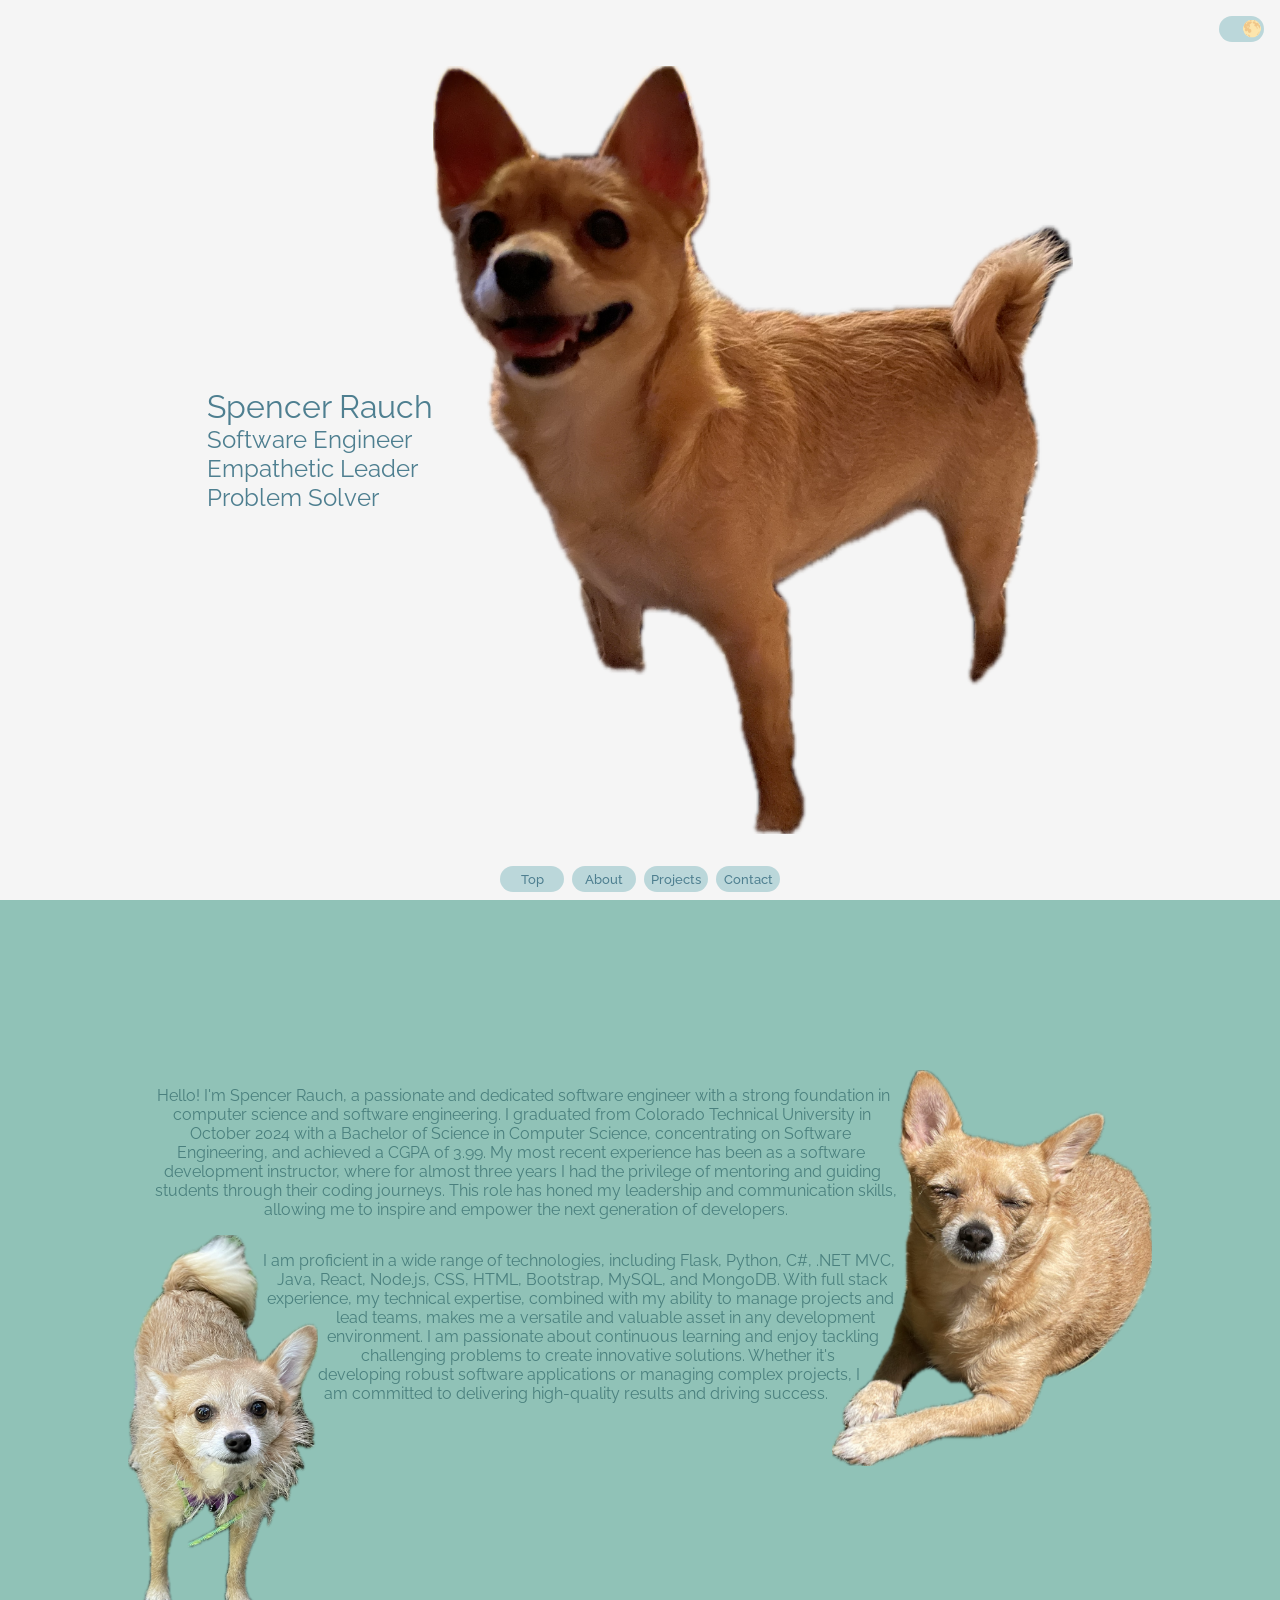
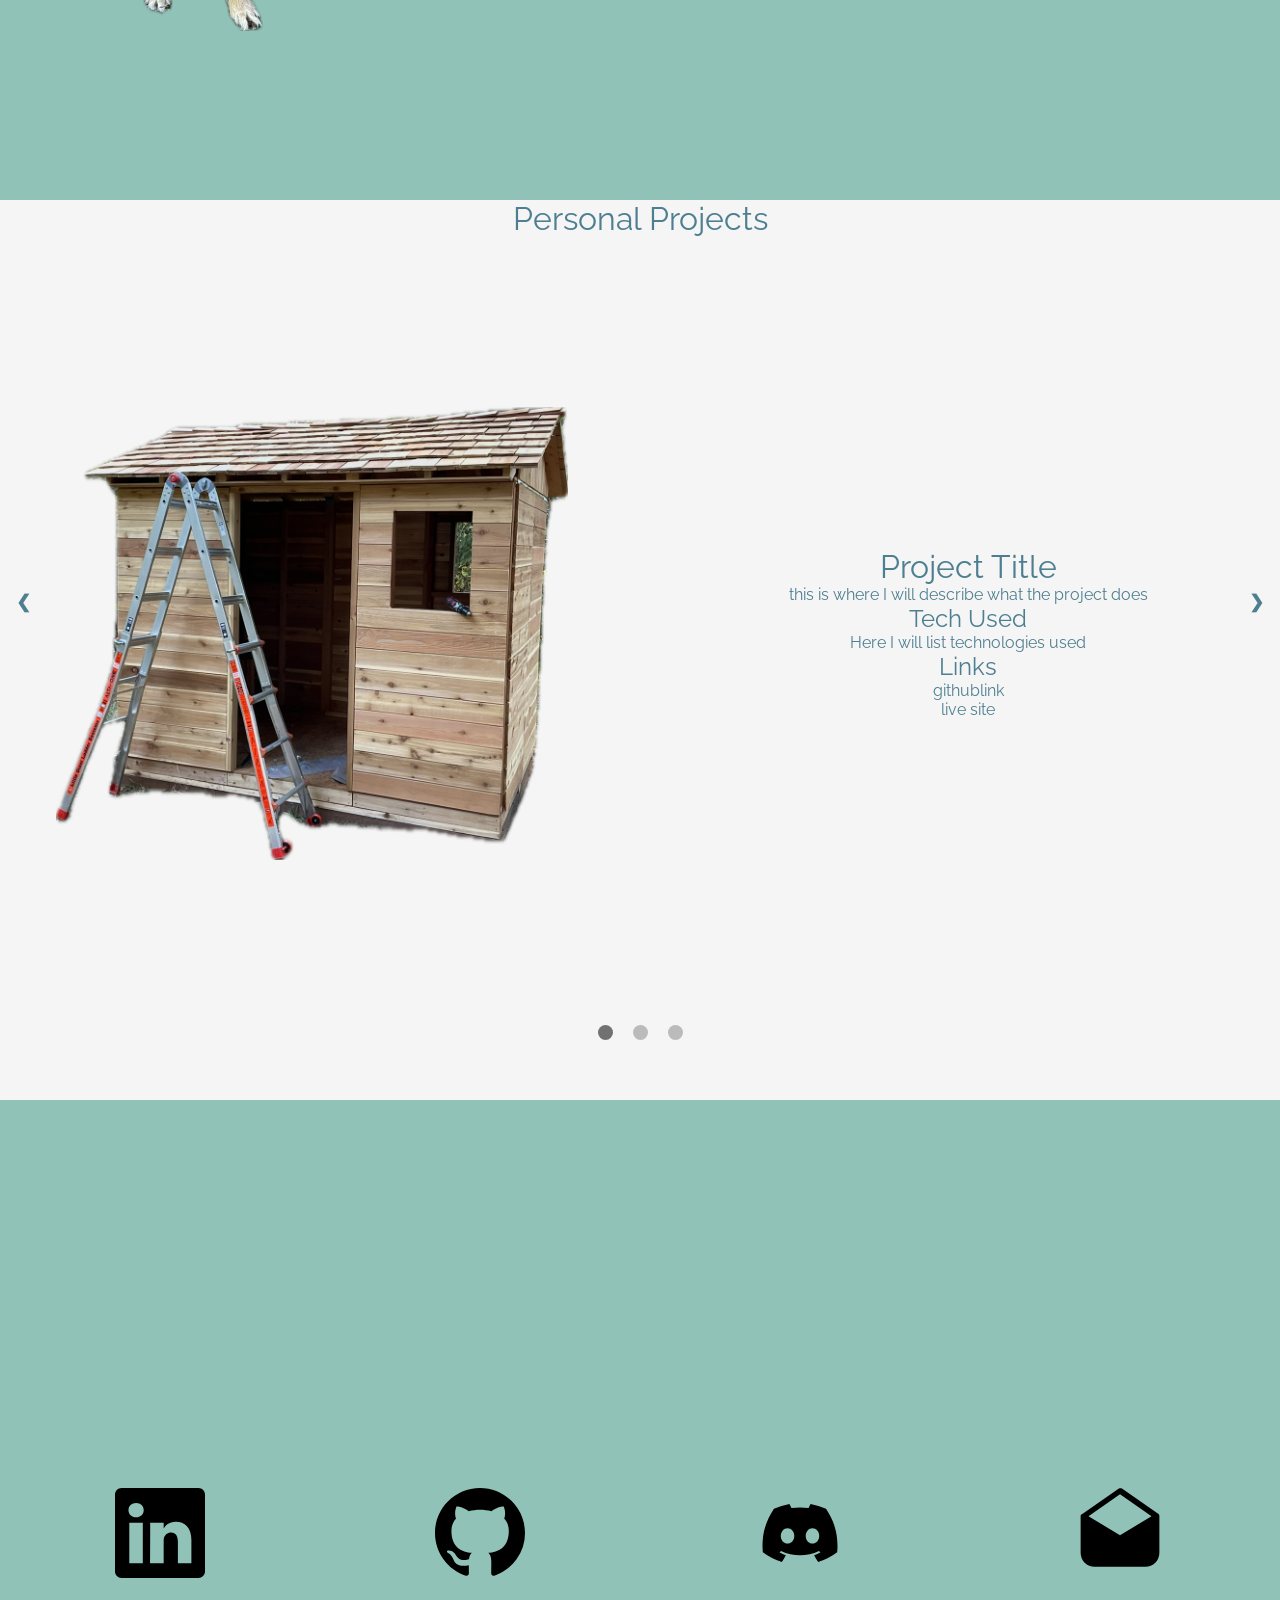
==== index.html @ e2e341ca "put spacer back" ====
<!DOCTYPE html>
<html lang="en">

<head>
    <meta charset="UTF-8">
    <meta name="viewport" content="width=device-width, initial-scale=1.0">
    <title>Spencer Rauch - Software Engineer</title>
    <link rel="stylesheet" href="style.css">
</head>

<body>
    <label class="modeSwitch">
        <input type="checkbox" id="modeCheck" onchange="toggle()">
        <span class="slider"></span>
    </label>
    <ul id="navButtons">
        <li class="navlink" onclick="linkFunc(landing)">Top</li>
        <li class="navlink" onclick="linkFunc(about)">About</li>
        <li class="navlink" onclick="linkFunc(projects)">Projects</li>
        <li class="navlink" onclick="linkFunc(contact)">Contact</li>
    </ul>
    <div id="landing" class="section">
        <div class="landing_left">
            <h1>Spencer Rauch</h1>
            <h2>Software Engineer</h2>
            <h2>Empathetic Leader</h2>
            <h2>Problem Solver</h2>
        </div>
        <img src="img/image0.png" alt="dog" id="hunny">
    </div>
    <div id="about" class="section">
        <div class="container tc" id="about_container">
            <img src="img/image2.png" alt="dog" id="about_img">
            <p>
                Hello! I'm Spencer Rauch, a passionate and dedicated software engineer with a strong foundation in computer science and software engineering. I graduated from Colorado Technical University in October 2024 with a Bachelor of Science in Computer Science, concentrating on Software Engineering, and achieved a CGPA of 3.99.
                My most recent experience has been as a software development instructor, where for almost three years I had the privilege of mentoring and guiding students through their coding journeys. This role has honed my leadership and communication skills, allowing me to inspire and empower the next generation of developers.
            </p>
            <img src="img/image4.png" alt="dog" id="about_img_left">
            <p>
                I am proficient in a wide range of technologies, including Flask, Python, C#, .NET MVC, Java, React, Node.js, CSS, HTML, Bootstrap, MySQL, and MongoDB. With full stack experience, my technical expertise, combined with my ability to manage projects and lead teams, makes me a versatile and valuable asset in any development environment.
                I am passionate about continuous learning and enjoy tackling challenging problems to create innovative solutions. Whether it's developing robust software applications or managing complex projects, I am committed to delivering high-quality results and driving success.
            </p>
                
        </div>
    </div>
    <div id="projects" class="section">
        <div class="slideshow-container">

            <h1>Personal Projects</h1>
            <div class="mySlides fade">
                <div class="col_flex">
                    <div class="slide_left">
                        <img src="img/image1.png" alt="dog" class="slide_img">
                    </div>
                    <div class="slide_right">
                        <h1>Project Title</h1>
                        <p>this is where I will describe what the project does</p>
                        <h2>Tech Used</h2>
                        <p>Here I will list technologies used</p>
                        <h2>Links</h2>
                        <p>githublink</p>
                        <p>live site</p>
                    </div>
                </div>
            </div>
            
            <div class="mySlides fade">
                <div class="col_flex">
                    <div class="slide_left">
                        <img src="img/image3.png" alt="dog" class="slide_img">
                    </div>
                    <div class="slide_right">
                        <h1>Project Title</h1>
                        <p>this is where I will describe what the project does</p>
                        <h2>Tech Used</h2>
                        <p>Here I will list technologies used</p>
                        <h2>Links</h2>
                        <p>githublink</p>
                        <p>live site</p>
                    </div>
                </div>
            </div>

            <div class="mySlides fade">
                <div class="col_flex">
                    <div class="slide_left">
                        <img src="img/image5.jpeg" alt="dog" class="slide_img">
                    </div>
                    <div class="slide_right">
                        <h1>Project Title</h1>
                        <p>this is where I will describe what the project does</p>
                        <h2>Tech Used</h2>
                        <p>Here I will list technologies used</p>
                        <h2>Links</h2>
                        <p>githublink</p>
                        <p>live site</p>
                    </div>
                </div>
            </div>
            <a class="prev" onclick="plusSlides(-1)">❮</a>
            <a class="next" onclick="plusSlides(1)">❯</a>
            
            </div>
            
            <div style="text-align:center" id="dots">
              <span class="dot" onclick="currentSlide(1)"></span> 
              <span class="dot" onclick="currentSlide(2)"></span> 
              <span class="dot" onclick="currentSlide(3)"></span> 
            </div>
            <div class="proj_space"></div>
    </div>
    <div id="contact" class="section">
        <a class="contact_card" href='https://www.linkedin.com/in/spencer-rauch/'>
            <img src="img/linkedin.svg" alt="linkedin" class="contact_icon">
            <p>linkedin.com/in/spencer-rauch</p>
        </a>
        <a class="contact_card" href="https://www.github.com/SpencerRauch">
            <img src="img/github.svg" alt="github" class="contact_icon" />
            <p>github.com/SpencerRauch</p>
        </a>
        <a class="contact_card" href="https://www.discordapp.com/users/734419420210004018">
            <img src="img/discord.svg" alt="discord" class="contact_icon">
            <p>spencergr</p>
        </a>
        <a class="contact_card" href="mailto:rauchs@gmail.com">
            <img src="img/email.svg" alt="email" class="contact_icon">
            <p>rauchs@gmail.com</p>
        </a>
        <div class="spacer"></div>
    </div>

    <script src="script.js"></script>

</html>
---- style.css ----
@import url('https://fonts.googleapis.com/css2?family=Balsamiq+Sans&family=Raleway:ital,wght@0,100..900;1,100..900&display=swap');


:root {



    --bold-one: #294549;
    --bold-two: #4e7f90;
    --neutral-one: #4a807e;
    --neutral-two: #90C2b7;
    --comp: #BBD7DA;


}


* {
    margin: 0;
    padding: 0;
    -webkit-transition: .1s;
    transition: .1s;
    font-family: "Raleway", serif;
    font-optical-sizing: auto;
    font-weight: 400;
    font-style: normal;
}

html {
    color-scheme: light dark;
}


.modeSwitch {
    position: fixed;
    display: inline-block;
    width: 3.2em;
    height: 1.6em;
    right: 1em;
    top: 1em;
    border-radius: 1.2em;
    z-index: 11;

}

.modeSwitch input {
    opacity: 0;
    width: 0;
    height: 0;
}

.slider {
    display: flex;
    justify-content: center;
    align-items: center;
    position: absolute;
    cursor: pointer;
    top: 0;
    left: .4em;
    right: 0;
    bottom: 0;
    background-color: var(--bold-one);
    border-radius: 1.5em;

}

.slider:before {
    display: flex;
    position: absolute;
    justify-content: center;
    align-content: center;
    content: "🌑";
    left: .1em;
    background-color: none;
    -webkit-transition: .4s;
    transition: .4s;
    /* border-radius: 50%; */
}

input:checked+.slider {
    background-color: var(--comp);
    -webkit-transition: .4s;
    transition: .4s;
}

input:focus+.slider {
    box-shadow: 0 0 1px darkslategray;
}

input:checked+.slider:before {
    content: "🌕";
    -webkit-transform: translateX(1.3em);
    -ms-transform: translateX(1.3em);
    transform: translateX(1.3em);

}

.section {
    height: 100dvh;
    overflow: hidden;
    /* border: 2em solid; */
}

#navButtons {
    display: flex;
    position: fixed;
    left: 50%;
    bottom: .5em;
    transform: translate(-50%);
    gap: .5em;
    list-style: none;
    max-width: 95vw;
    z-index: 10;
}

.navlink {
    display: flex;
    align-items: center;
    justify-content: center;
    cursor: pointer;
    font-size: .8em;
    border-radius: 1.5em;
    height: 2em;
    width: 5em;
    background-color: light-dark(var(--comp), var(--bold-one));
    font-weight: 500;
    color: light-dark(var(--bold-two), var(--comp));
    z-index: 10;
}

#landing,
#projects {
    background-color: light-dark(whitesmoke, black);
    color: light-dark(var(--bold-two), var(--comp));
}

#about,
#contact {
    background-color: light-dark(var(--neutral-two), var(--bold-two));
    color: light-dark(var(--neutral-one), var(--comp));
}

#landing {
    display: flex;
    justify-content: center;
    align-items: center;
}



#hunny {
    max-width: 50%;
}

#about {
    display: flex;
    align-items: center;
    justify-content: center;
    text-align: left;
    font-weight: 500;
    overflow: auto;
    padding: 0 8em;
}

.container {
    max-height: 100%;
}

#about_container h1 {
    margin-left: 1rem;
    font-size: 4em;
}

#about_container p {
    padding: 1em;
    font-size: 1em;
    box-decoration-break: clone;
}

.float_text {
    height: 100%;
}

#about_img {
    max-height: 44dvh;
    max-width: 44vw;
    float: right;
    shape-outside: url('img/image2.png');
}

#about_img_left {
    max-height: 44dvh;
    max-width: 44vw;
    float: left;
    shape-outside: url('img/image4.png')
}

#contact {
    display: flex;
    justify-content: space-around;
    align-items: center;
    /* flex-direction: column; */
}



.contact_card {
    flex: 1;
    display: flex;
    flex-direction: column;
    justify-content: center;
    align-items: center;
    z-index: 1;
    color: inherit;
    text-decoration: none;
    text-wrap-mode: nowrap;
}

.contact_card p {
    margin-top: 1em;
    opacity: 0;
    transition: 1s ease;
}

.contact_icon {
    cursor: pointer;
    z-index: 1;
    height: 10dvh;
    filter: brightness(0) saturate(100%);
}

.contact_icon:hover {
    transform: scale(1.1);
}

.contact_card:hover p {
    display: block;
    animation: appear .5s linear;
    opacity: 1;
}

@keyframes appear {
    from {
        opacity: 0;
        transform: translateY(2em);
    }

    to {
        opacity: 1;
    }
}



#projects{
    display: flex;
    justify-content: center;
    align-items: center;
    gap: 2em;
    flex-direction: column;
}

.mySlides {
    display: none;
    width: 100%;
    height: 100%;
    object-fit: cover;
    text-align: center;
}
/* begin w3 paste*/

/* Slideshow container */
.slideshow-container {
    width: 100%;
    height: 90%;
    position: relative;
    margin: auto;
}

.slideshow-container h1{
    text-align: center;
}

/* Next & previous buttons */
.prev,
.next {
    cursor: pointer;
    position: absolute;
    top: 50%;
    width: auto;
    padding: 16px;
    margin-top: -22px;
    color: light-dark(var(--bold-two), var(--comp));
    font-weight: bold;
    font-size: 18px;
    transition: 0.6s ease;
    border-radius: 0 3px 3px 0;
    user-select: none;
}

/* Position the "next button" to the right */
.next {
    right: 0;
    border-radius: 3px 0 0 3px;
}

/* On hover, add a black background color with a little bit see-through */
.prev:hover,
.next:hover {
    background-color: rgba(0, 0, 0, 0.8);
}

/* Caption text */
.text {
    color: light-dark(var(--bold-two), var(--comp));
    position: absolute;
    bottom: 4em;
    width: 100%;
    text-align: center;
}


/* The dots/bullets/indicators */
.dot {
    cursor: pointer;
    height: 15px;
    width: 15px;
    margin: 0 .5em;
    background-color: #bbb;
    border-radius: 50%;
    display: inline-block;
    transition: background-color 0.6s ease;
}

.active,
.dot:hover {
    background-color: #717171;
}

/* Fading animation */
.fade {
    animation-name: fade;
    animation-duration: 1.5s;
}

@keyframes fade {
    from {
        opacity: .4
    }

    to {
        opacity: 1
    }
}

/* end w3 paste */

.col_flex{
    display: flex;
    justify-content: center;
    align-items: center;
    gap: 2em;
    height: 100%;
}

.slide_left img{
    max-width: 40vw;
    max-height: 76dvh;
}
.slide_left{
    display: flex;
    justify-content: center;
    align-items: center;
    flex:1;
}
.slide_right{
    flex: 1;
}

.proj_space{
    height: 1.5em;
}
/* responsiveness */

@media (max-width: 960px) {
    .landing_left h2{
        font-size: 1em;
    }

    #contact {
        padding-top: 5dvh;
        flex-direction: column;
        justify-content: space-evenly;
        align-items: center;
        gap: 5dvh;
    }

    #about {
        padding: 1em;
    }

    #about_container p{
        font-size: .8em;
    }

    .contact_card {
        width: fit-content;
    }

    .spacer {
        height: 8em;
    }

    .col_flex{
        flex-direction: column;
    }

    .slide_left img{
        max-height: 40dvh;
    }
}

.mb {
    margin-bottom: 2em;
}

.mt {
    margin-top: 2em;
}

.tr {
    text-align: right;
}

.tl {
    text-align: left;
}

.tc {
    text-align: center;
}
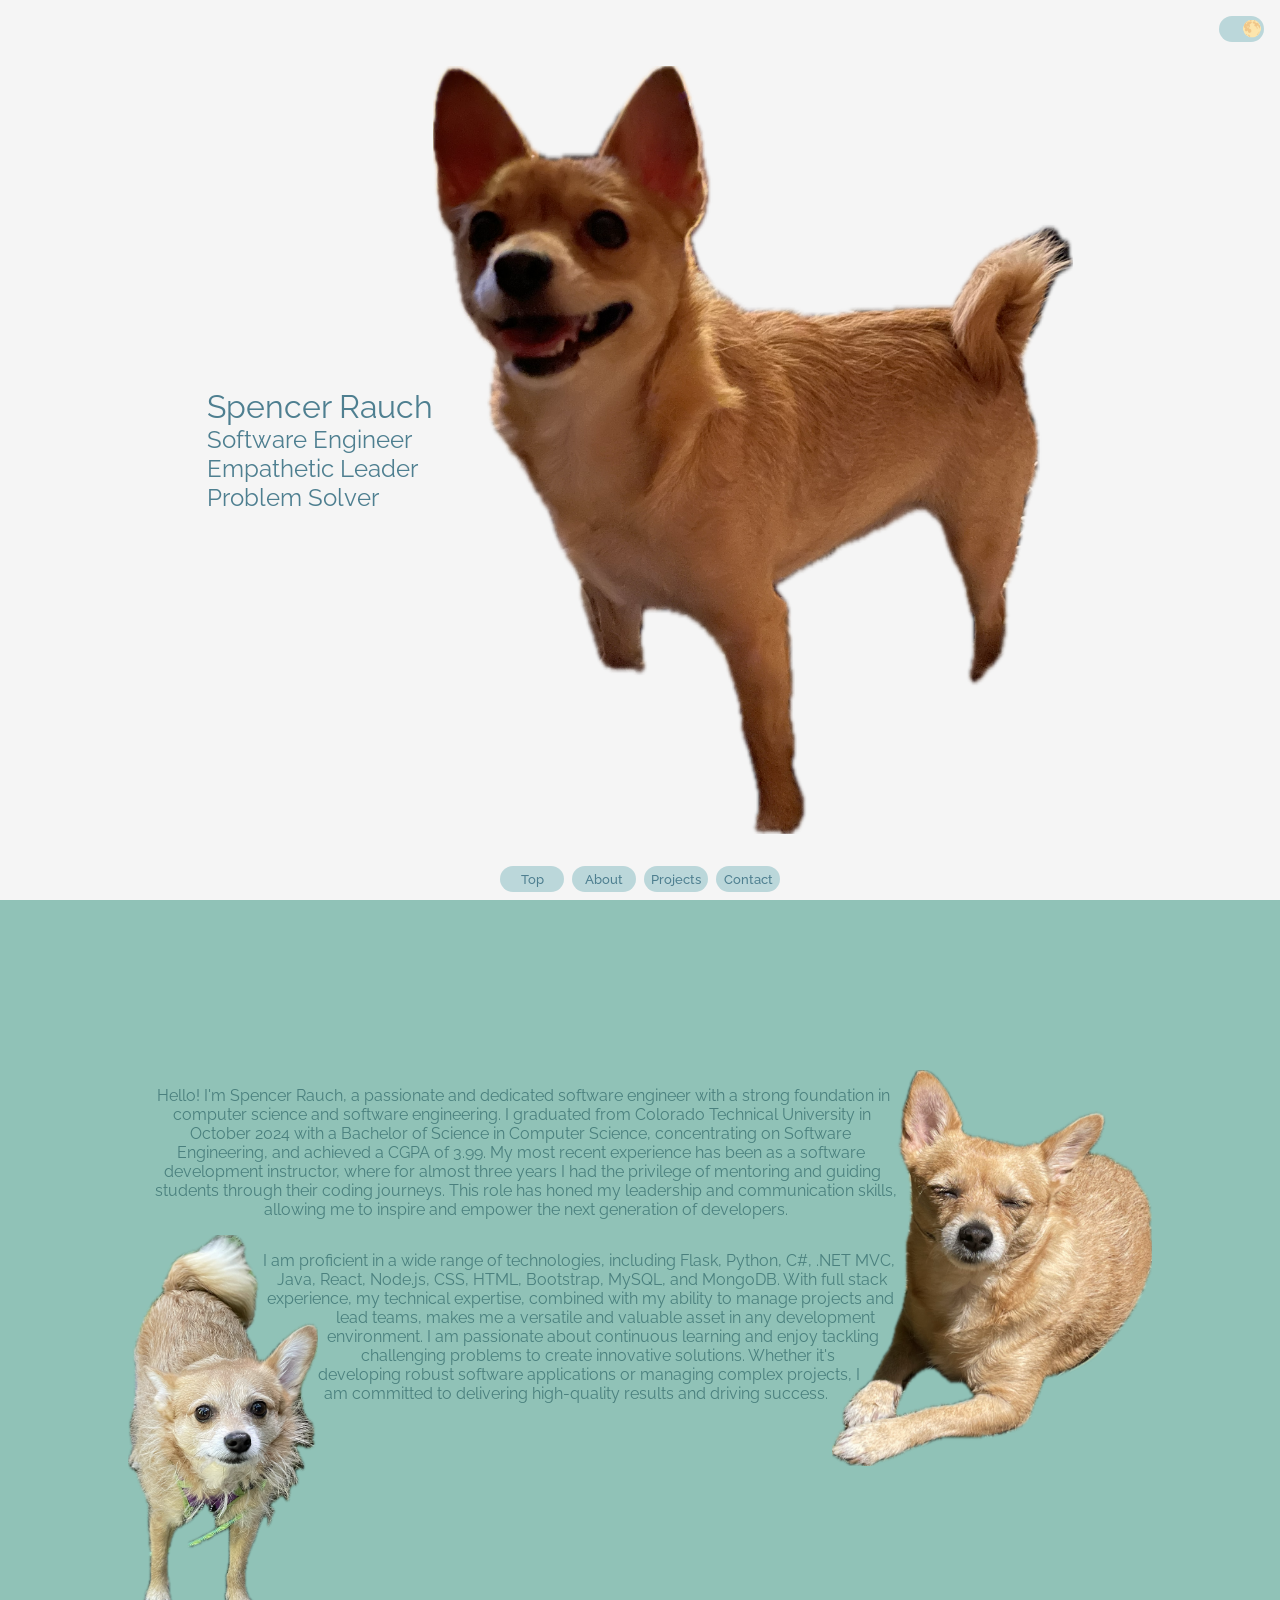
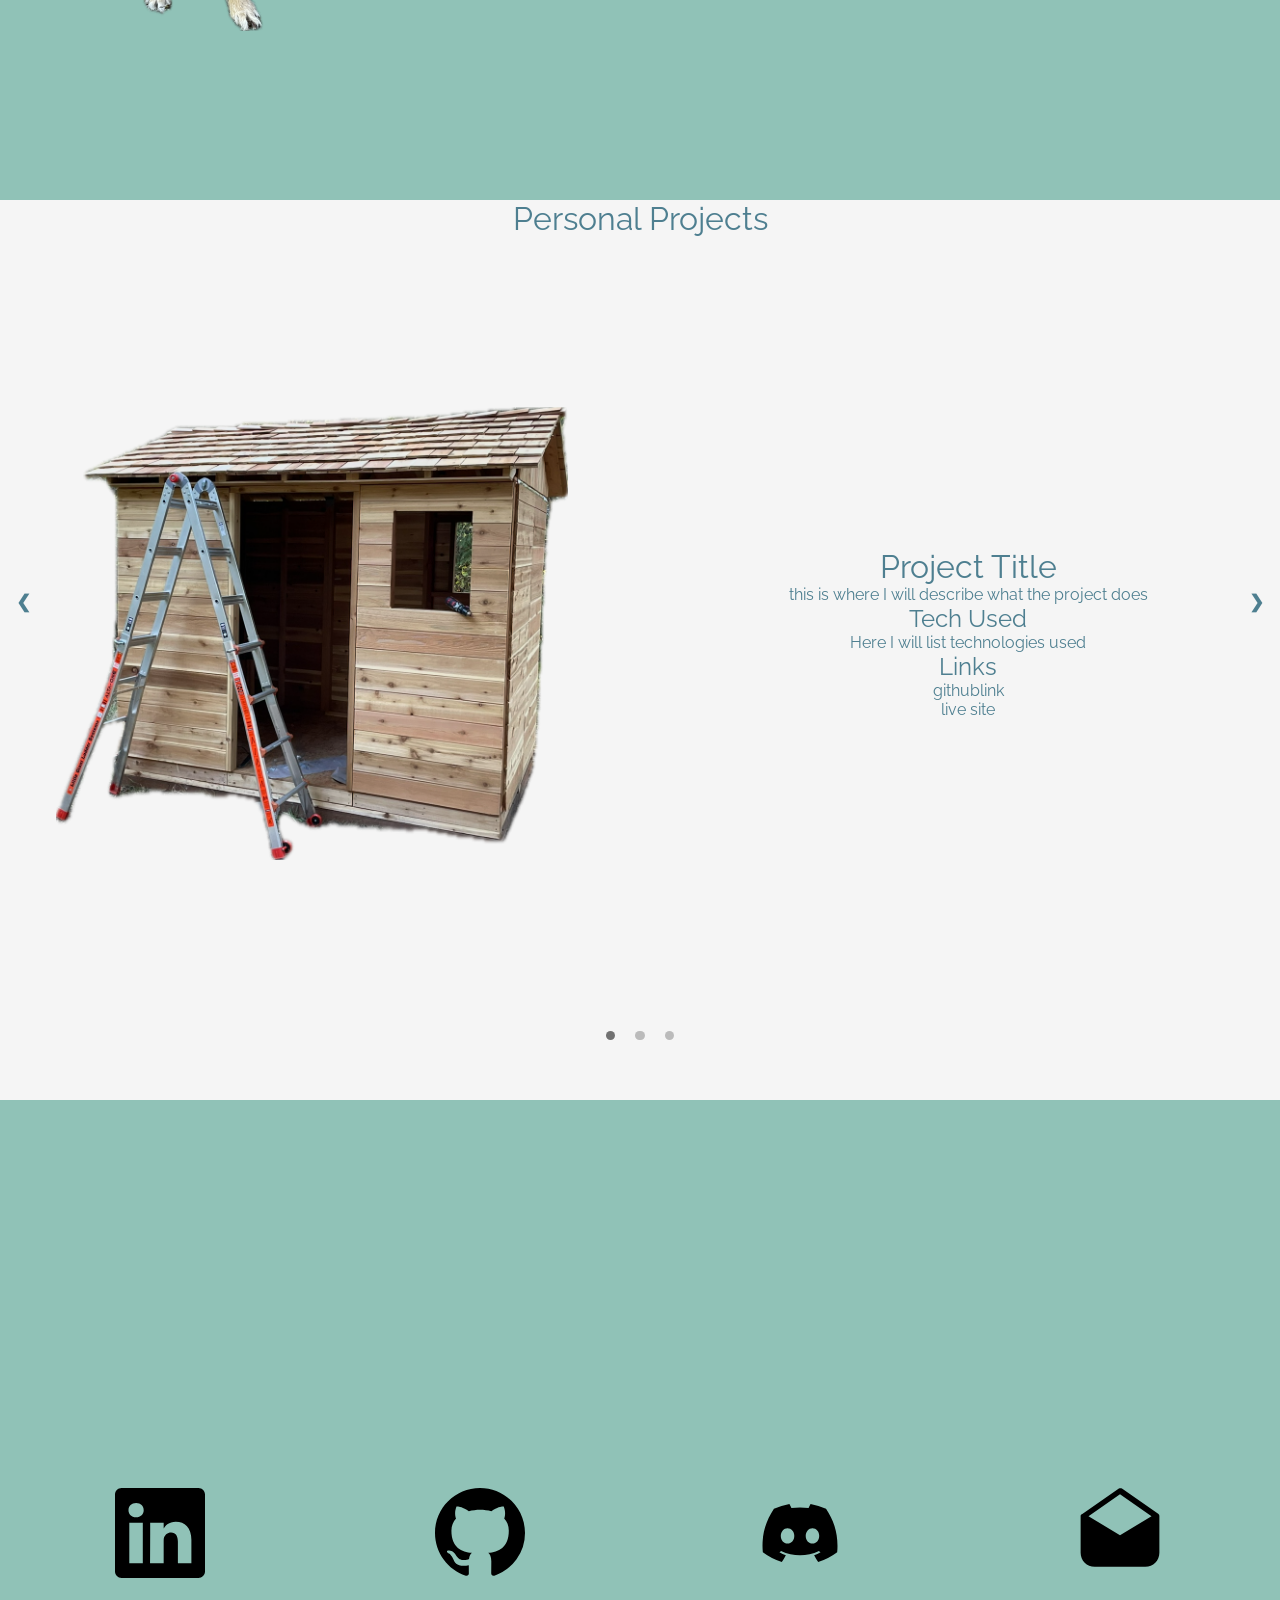
==== commit fe2c2190: "more space for nav buttons from bottom in mobile" ====
--- a/index.html
+++ b/index.html
@@ -13,7 +13,7 @@
         <input type="checkbox" id="modeCheck" onchange="toggle()">
         <span class="slider"></span>
     </label>
-    <ul id="navButtons">
+    <ul id="nav_buttons">
         <li class="navlink" onclick="linkFunc(landing)">Top</li>
         <li class="navlink" onclick="linkFunc(about)">About</li>
         <li class="navlink" onclick="linkFunc(projects)">Projects</li>
--- a/style.css
+++ b/style.css
@@ -101,7 +101,7 @@
     /* border: 2em solid; */
 }
 
-#navButtons {
+#nav_buttons {
     display: flex;
     position: fixed;
     left: 50%;
@@ -323,8 +323,8 @@
 /* The dots/bullets/indicators */
 .dot {
     cursor: pointer;
-    height: 15px;
-    width: 15px;
+    height: .6em;
+    width: .6em;
     margin: 0 .5em;
     background-color: #bbb;
     border-radius: 50%;
@@ -385,6 +385,10 @@
 @media (max-width: 960px) {
     .landing_left h2{
         font-size: 1em;
+    }
+
+    #nav_buttons {
+        bottom: 1.5em;
     }
 
     #contact {
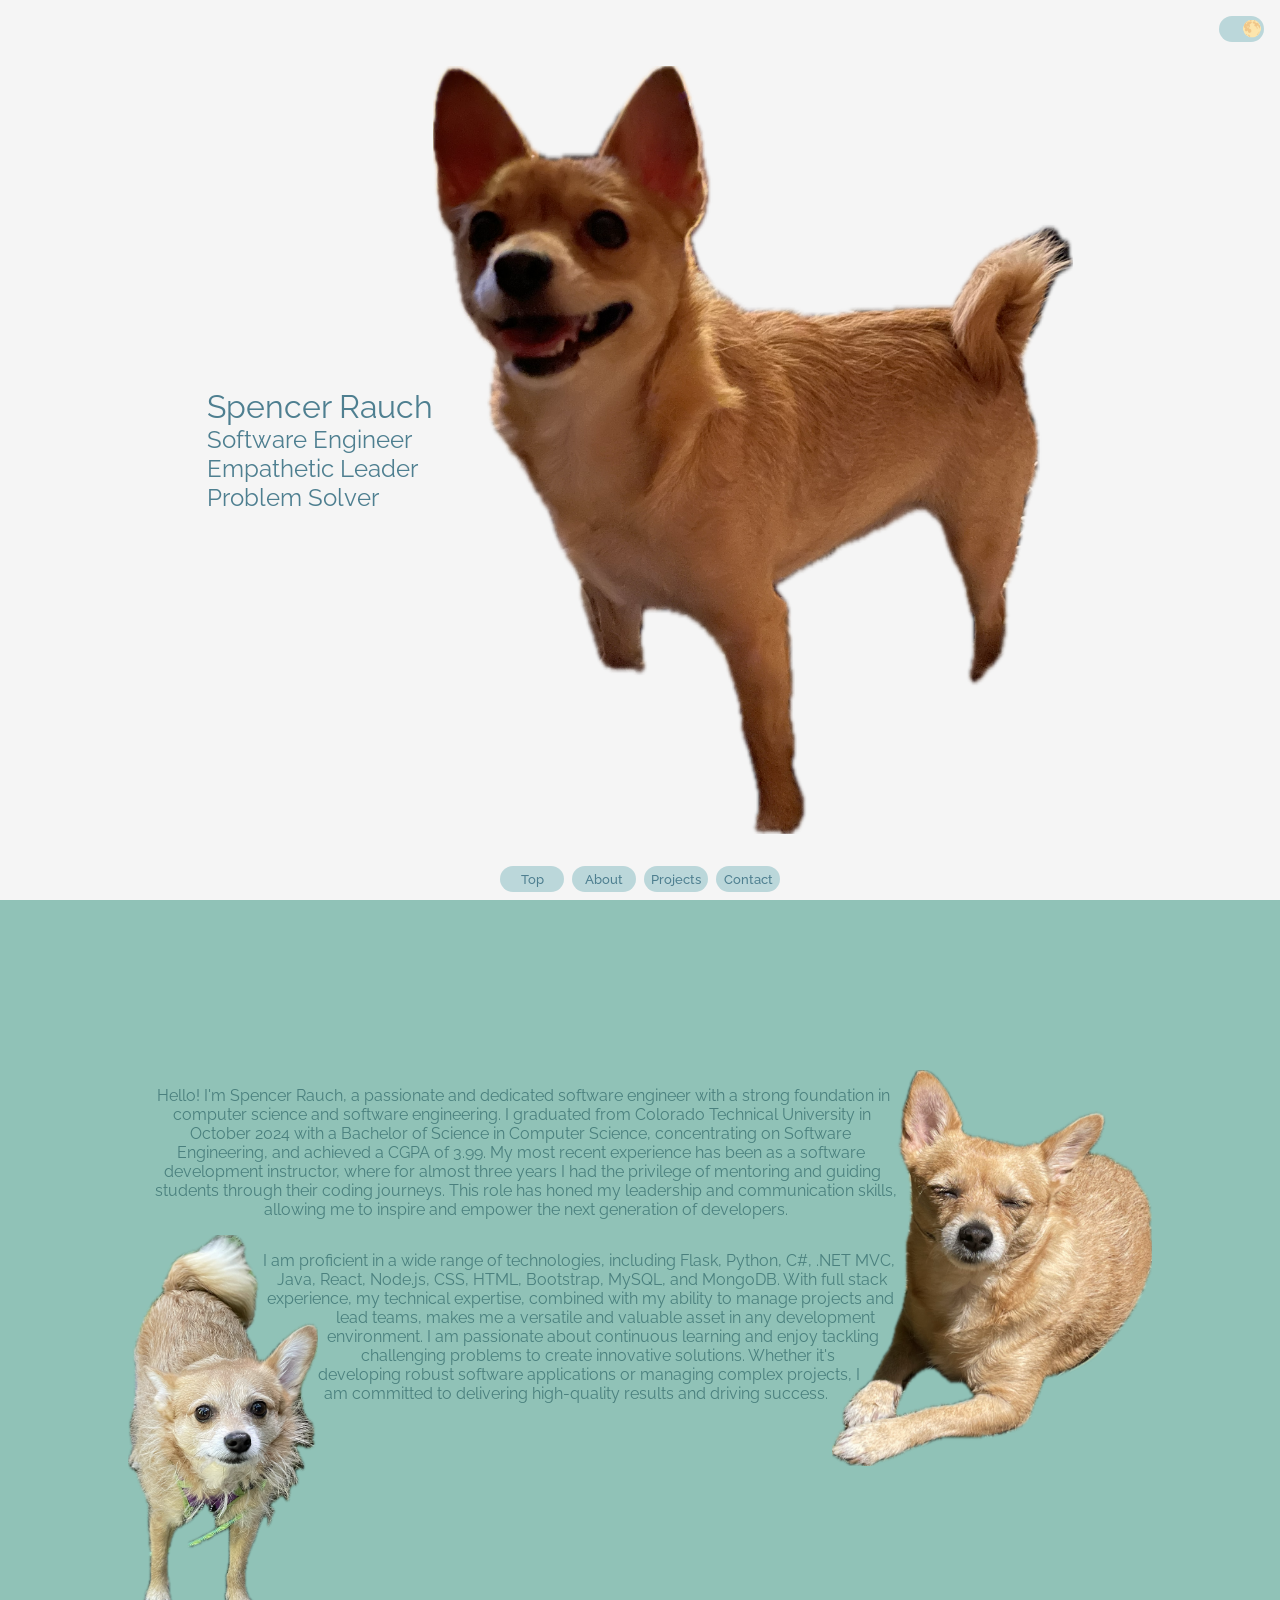
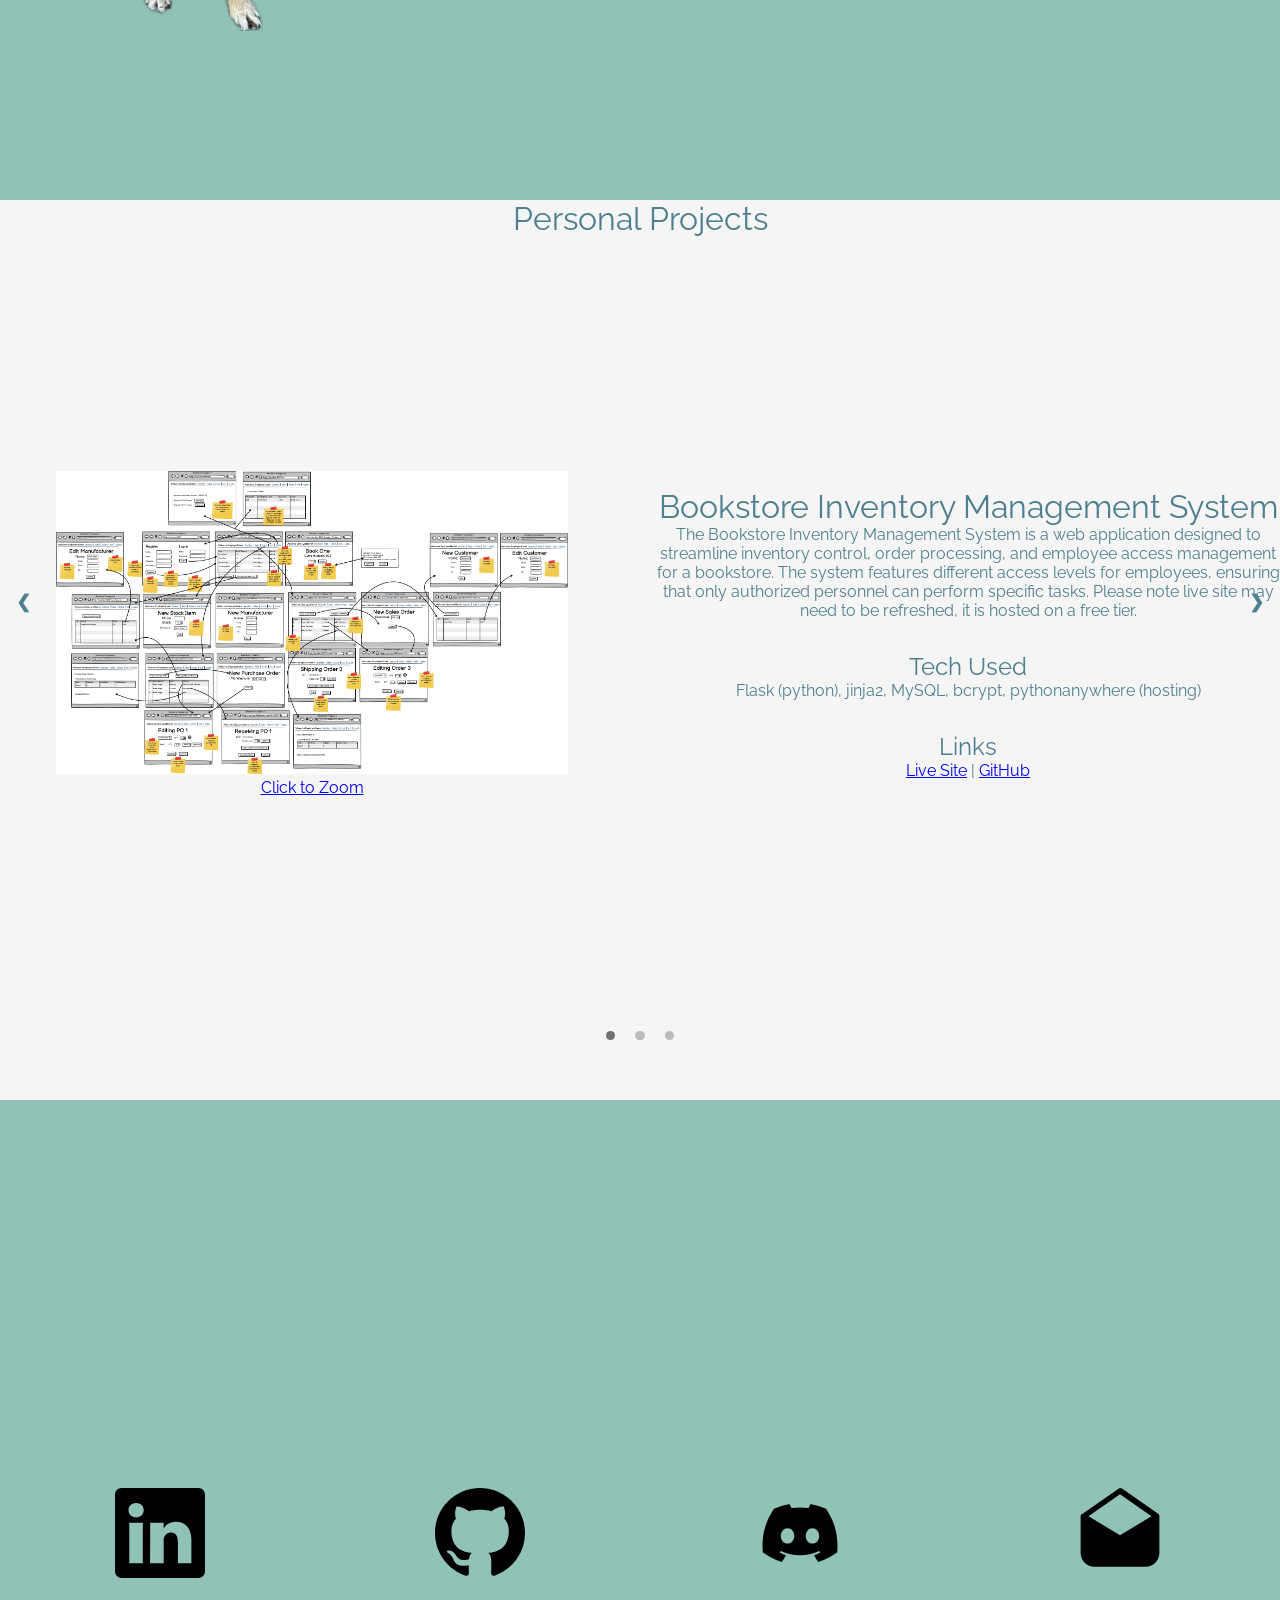
==== commit 27eb3d1d: "project section added flask casino and bookstore inventory" ====
--- a/index.html
+++ b/index.html
@@ -50,16 +50,17 @@
             <div class="mySlides fade">
                 <div class="col_flex">
                     <div class="slide_left">
-                        <img src="img/image1.png" alt="dog" class="slide_img">
+                        <a href="img/bookstore.png"><img src="img/bookstore.png" alt="dog" class="slide_img"></a>
+                        <a href="img/bookstore.png">Click to Zoom</a>
                     </div>
                     <div class="slide_right">
-                        <h1>Project Title</h1>
-                        <p>this is where I will describe what the project does</p>
+                        <h1>Bookstore Inventory Management System</h1>
+                        <p>The Bookstore Inventory Management System is a web application designed to streamline inventory control, order processing, and employee access management for a bookstore. The system features different access levels for employees, ensuring that only authorized personnel can perform specific tasks. Please note live site may need to be refreshed, it is hosted on a free tier.</p>
                         <h2>Tech Used</h2>
-                        <p>Here I will list technologies used</p>
+                        <p>Flask (python), jinja2, MySQL, bcrypt, pythonanywhere (hosting)</p>
                         <h2>Links</h2>
-                        <p>githublink</p>
-                        <p>live site</p>
+                        <a href="https://bookstoreinventory.pythonanywhere.com/">Live Site</a> |
+                        <a href="https://github.com/SpencerRauch/bookstore_prod">GitHub</a>
                     </div>
                 </div>
             </div>
@@ -67,16 +68,17 @@
             <div class="mySlides fade">
                 <div class="col_flex">
                     <div class="slide_left">
-                        <img src="img/image3.png" alt="dog" class="slide_img">
+                        <a href="https://flaskcasino.pythonanywhere.com/"></a><img src="img/flaskcasino.png" alt="dog" class="slide_img"></a>
+                        <a href="https://flaskcasino.pythonanywhere.com/">Click to Play!</a>
                     </div>
                     <div class="slide_right">
-                        <h1>Project Title</h1>
-                        <p>this is where I will describe what the project does</p>
+                        <h1>Flask Casino</h1>
+                        <p>A persistent online casino featuring three games: Black Jack, Video Poker, and Roulette under one user account. Users may request a small amount of chips if they run out. There is also an allowance that can be claimed every 4 hours.</p>
                         <h2>Tech Used</h2>
-                        <p>Here I will list technologies used</p>
+                        <p>Flask (python), jinja2, MySQL, bcrypt, jsonpickle, pythonanywhere (hosting)</p>
                         <h2>Links</h2>
-                        <p>githublink</p>
-                        <p>live site</p>
+                        <a href="https://flaskcasino.pythonanywhere.com/">Live Site</a> |
+                        <a href="https://github.com/SpencerRauch/flaskjack">GitHub</a>
                     </div>
                 </div>
             </div>
@@ -87,13 +89,12 @@
                         <img src="img/image5.jpeg" alt="dog" class="slide_img">
                     </div>
                     <div class="slide_right">
-                        <h1>Project Title</h1>
-                        <p>this is where I will describe what the project does</p>
+                        <h1>Under Construction!</h1>
+                        <p>I'm working on formatting more of my projects for this page. For now, take a look at me in the early stages of building my home office! Having dedicated work space at home enables total focus.</p>
                         <h2>Tech Used</h2>
-                        <p>Here I will list technologies used</p>
+                        <p>Cedar, Hammer, Power drill</p>
                         <h2>Links</h2>
-                        <p>githublink</p>
-                        <p>live site</p>
+                        <p>Coming Soon</p>
                     </div>
                 </div>
             </div>
--- a/style.css
+++ b/style.css
@@ -369,12 +369,17 @@
 }
 .slide_left{
     display: flex;
+    flex-direction: column;
     justify-content: center;
     align-items: center;
     flex:1;
 }
 .slide_right{
     flex: 1;
+}
+
+.slide_right p{
+    margin-bottom: 2em;
 }
 
 .proj_space{
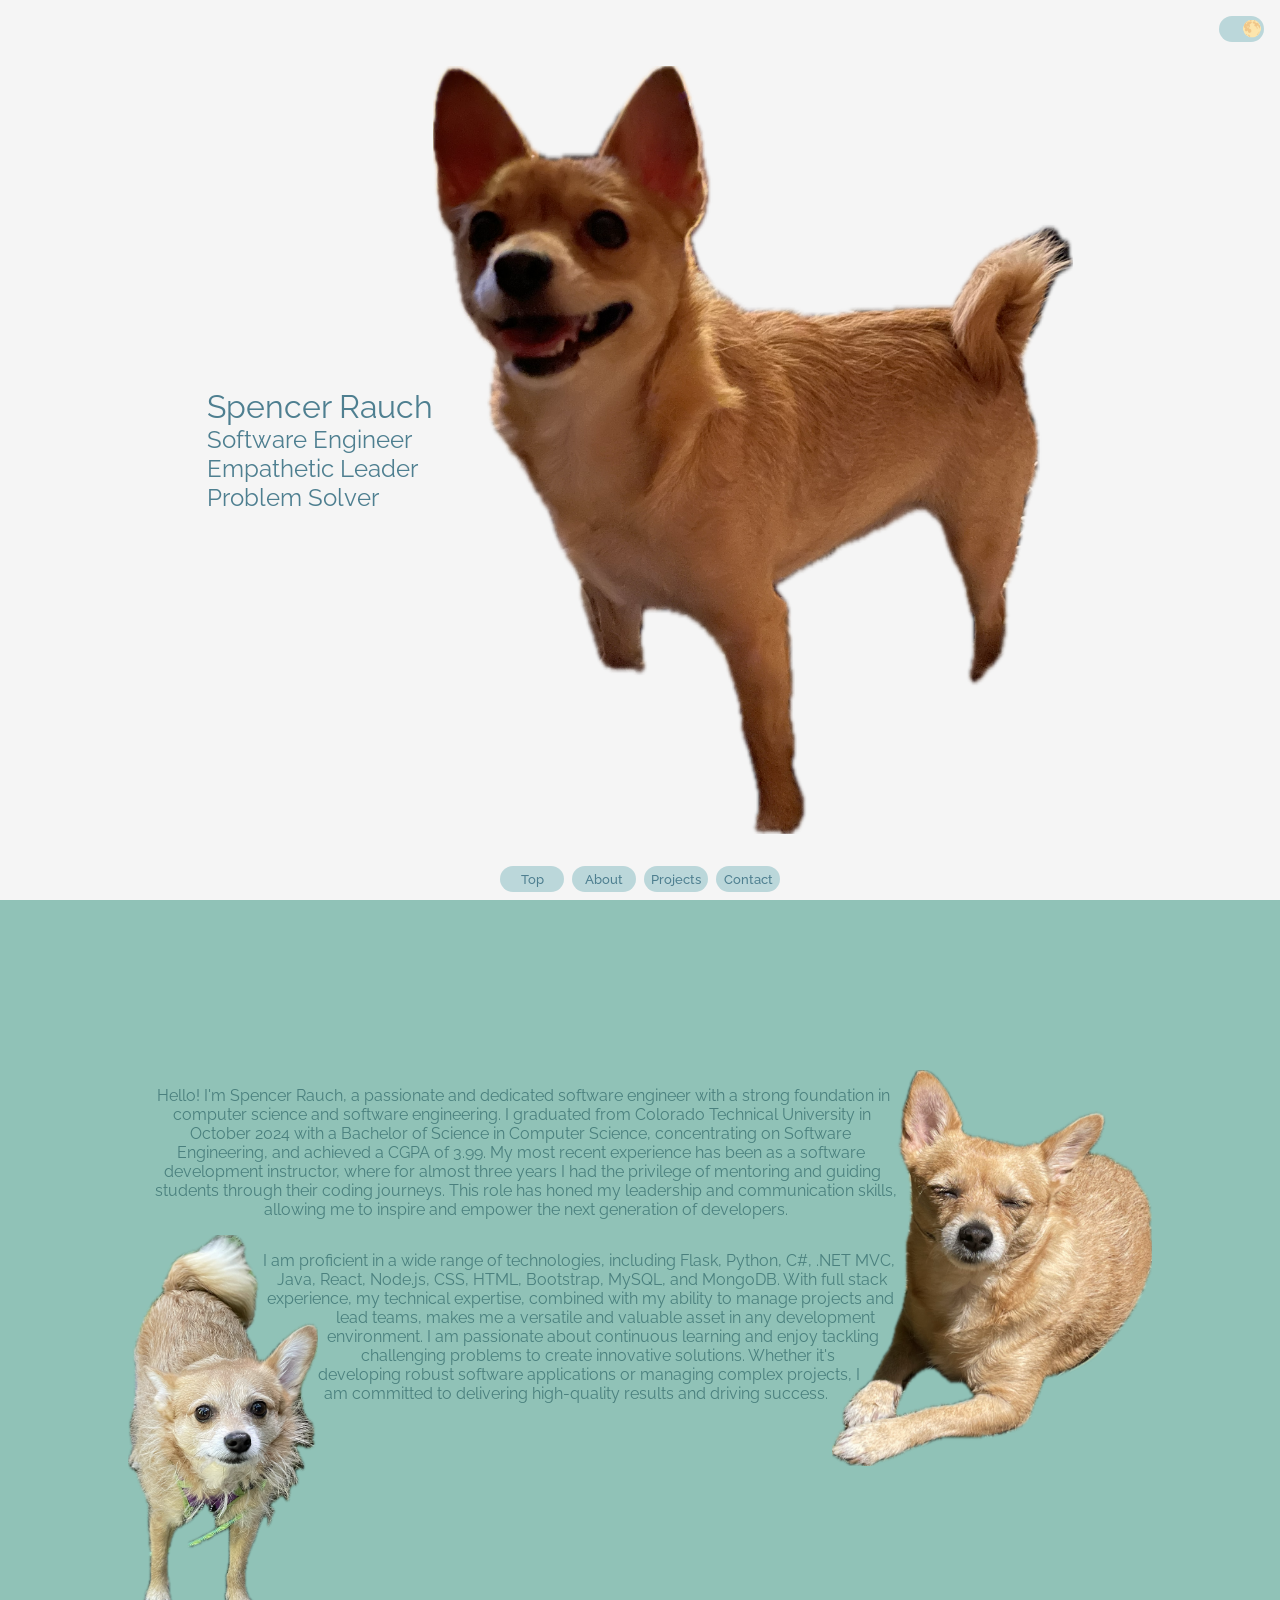
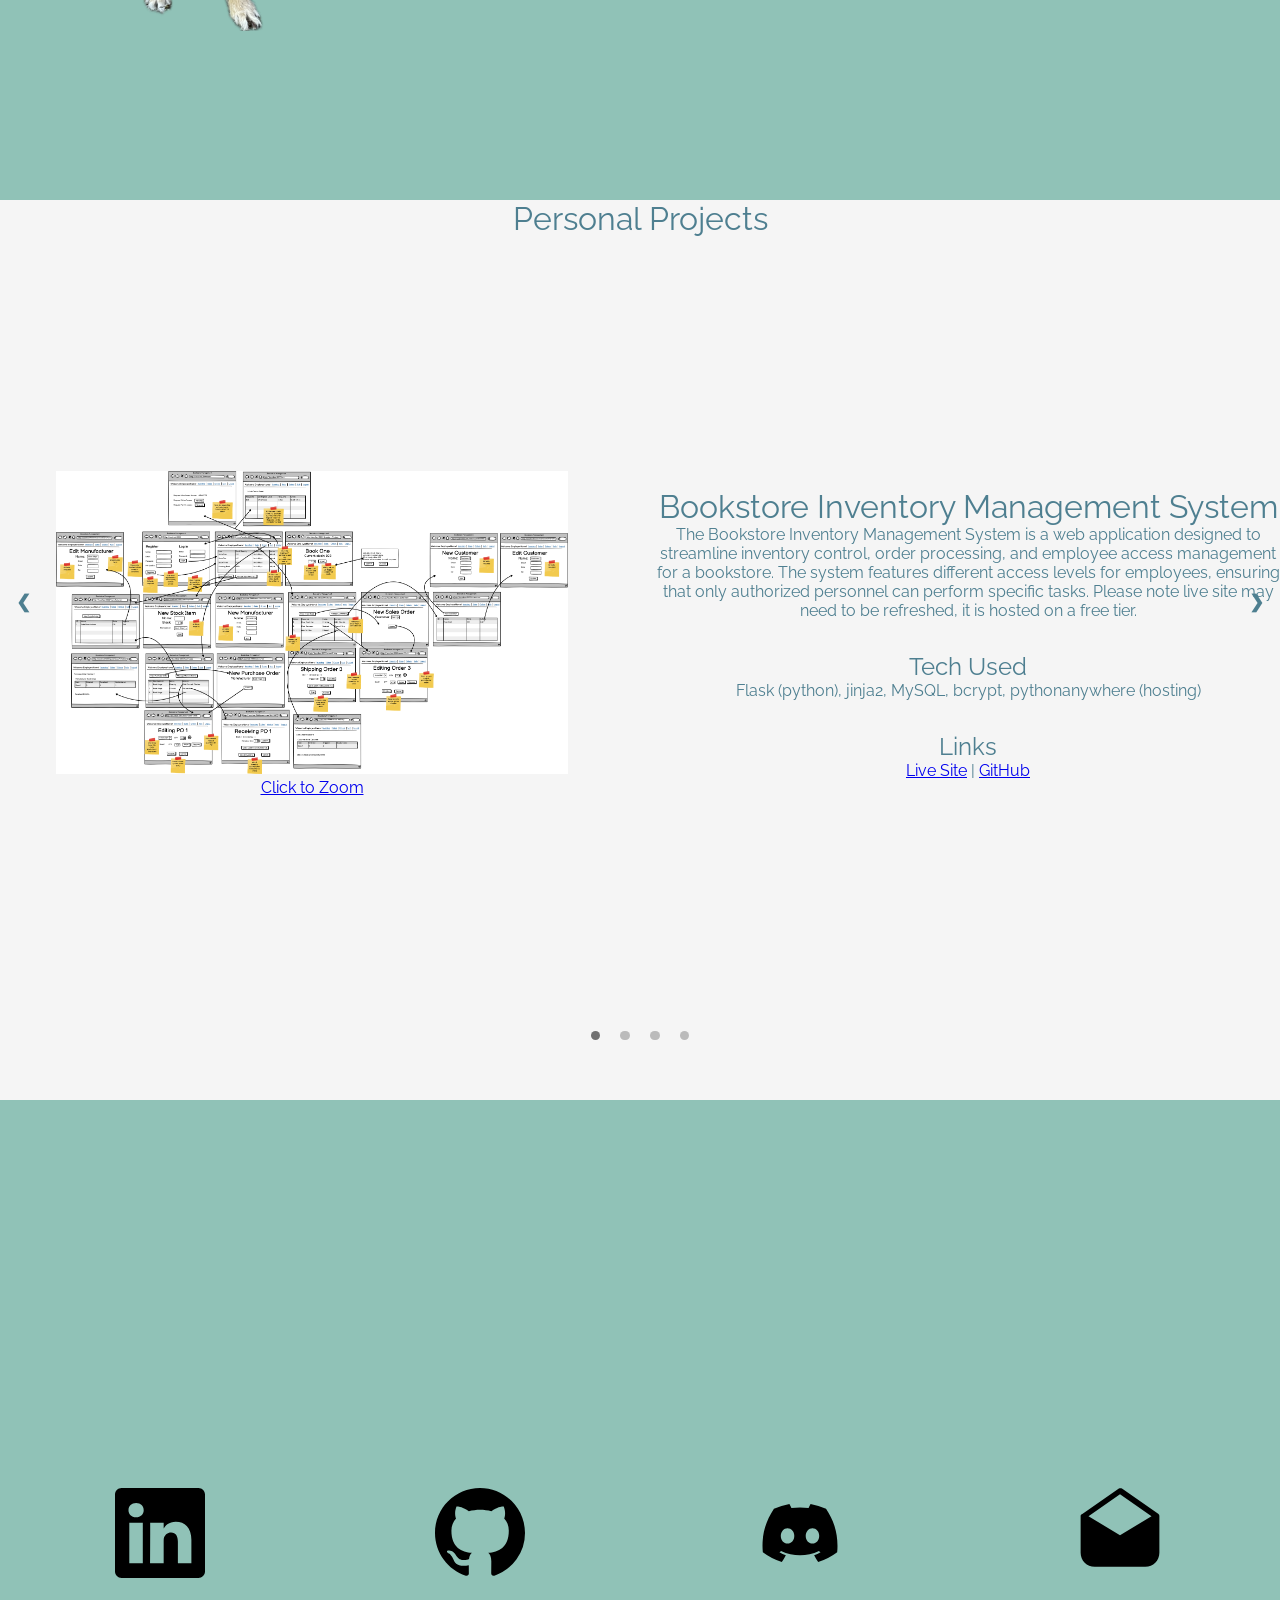
==== commit 7783ecb2: "CourseAdmin project added" ====
--- a/index.html
+++ b/index.html
@@ -50,7 +50,7 @@
             <div class="mySlides fade">
                 <div class="col_flex">
                     <div class="slide_left">
-                        <a href="img/bookstore.png"><img src="img/bookstore.png" alt="dog" class="slide_img"></a>
+                        <a href="img/bookstore.png"><img src="img/bookstore.png" alt="Bookstore Management System ERD" class="slide_img"></a>
                         <a href="img/bookstore.png">Click to Zoom</a>
                     </div>
                     <div class="slide_right">
@@ -61,6 +61,23 @@
                         <h2>Links</h2>
                         <a href="https://bookstoreinventory.pythonanywhere.com/">Live Site</a> |
                         <a href="https://github.com/SpencerRauch/bookstore_prod">GitHub</a>
+                    </div>
+                </div>
+            </div>
+            <div class="mySlides fade">
+                <div class="col_flex">
+                    <div class="slide_left">
+                        <a href="https://spencergr.azurewebsites.net/"><img src="img/admin_panel.png" alt="Screenshot of Course Admin site" class="slide_img"></a>
+                        <a href="https://spencergr.azurewebsites.net/">Click to Visit</a>
+                    </div>
+                    <div class="slide_right">
+                        <h1>Course Admin Panel</h1>
+                        <p>This project was created to demonstrate the extensive use of ViewModels in .NET MVC to avoid ViewBag and ensure safe typing.</p>
+                        <h2>Tech Used</h2>
+                        <p>.NET MVC (C#), Entity Framework Core, ViewModels, Session Management, SQL Server, Azure</p>
+                        <h2>Links</h2>
+                        <a href="https://spencergr.azurewebsites.net/">Live Site</a> |
+                        <a href="https://github.com/SpencerRauch/CourseAdmin">GitHub</a>
                     </div>
                 </div>
             </div>
@@ -107,6 +124,7 @@
               <span class="dot" onclick="currentSlide(1)"></span> 
               <span class="dot" onclick="currentSlide(2)"></span> 
               <span class="dot" onclick="currentSlide(3)"></span> 
+              <span class="dot" onclick="currentSlide(4)"></span> 
             </div>
             <div class="proj_space"></div>
     </div>
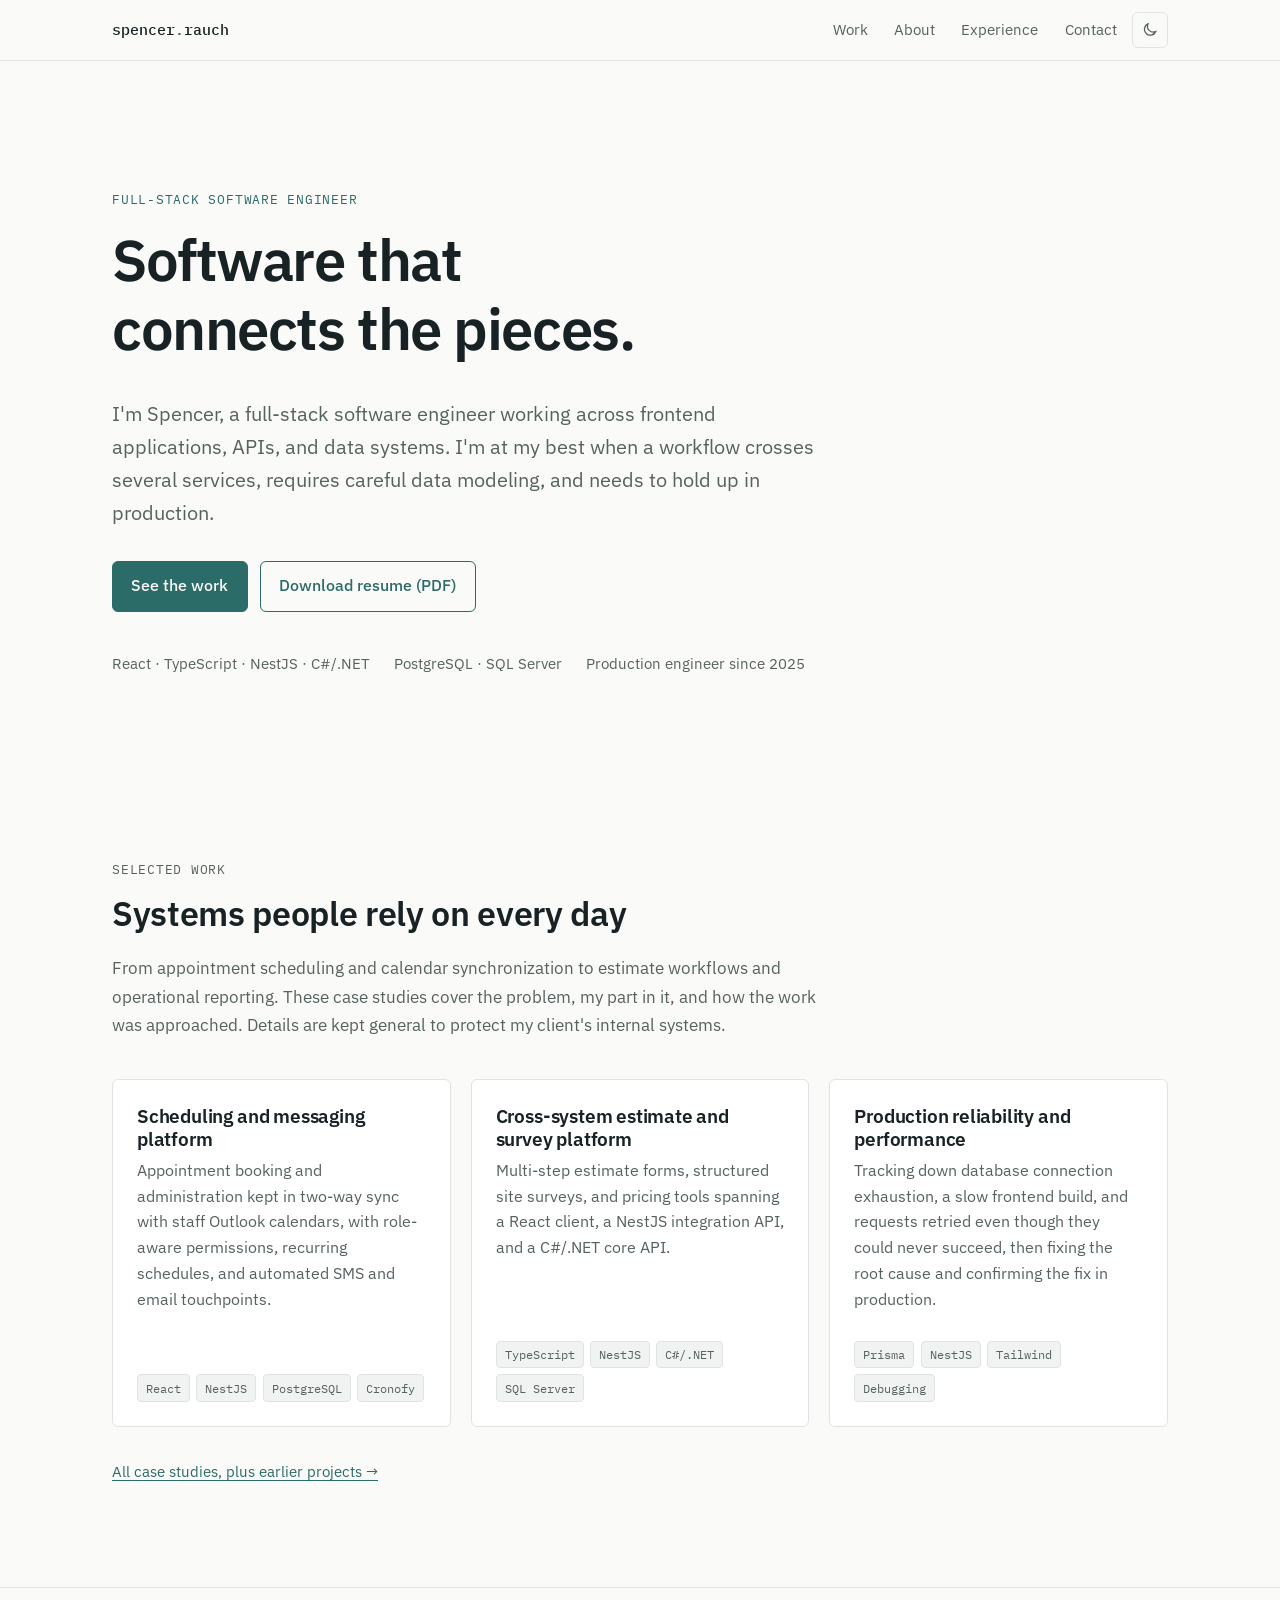
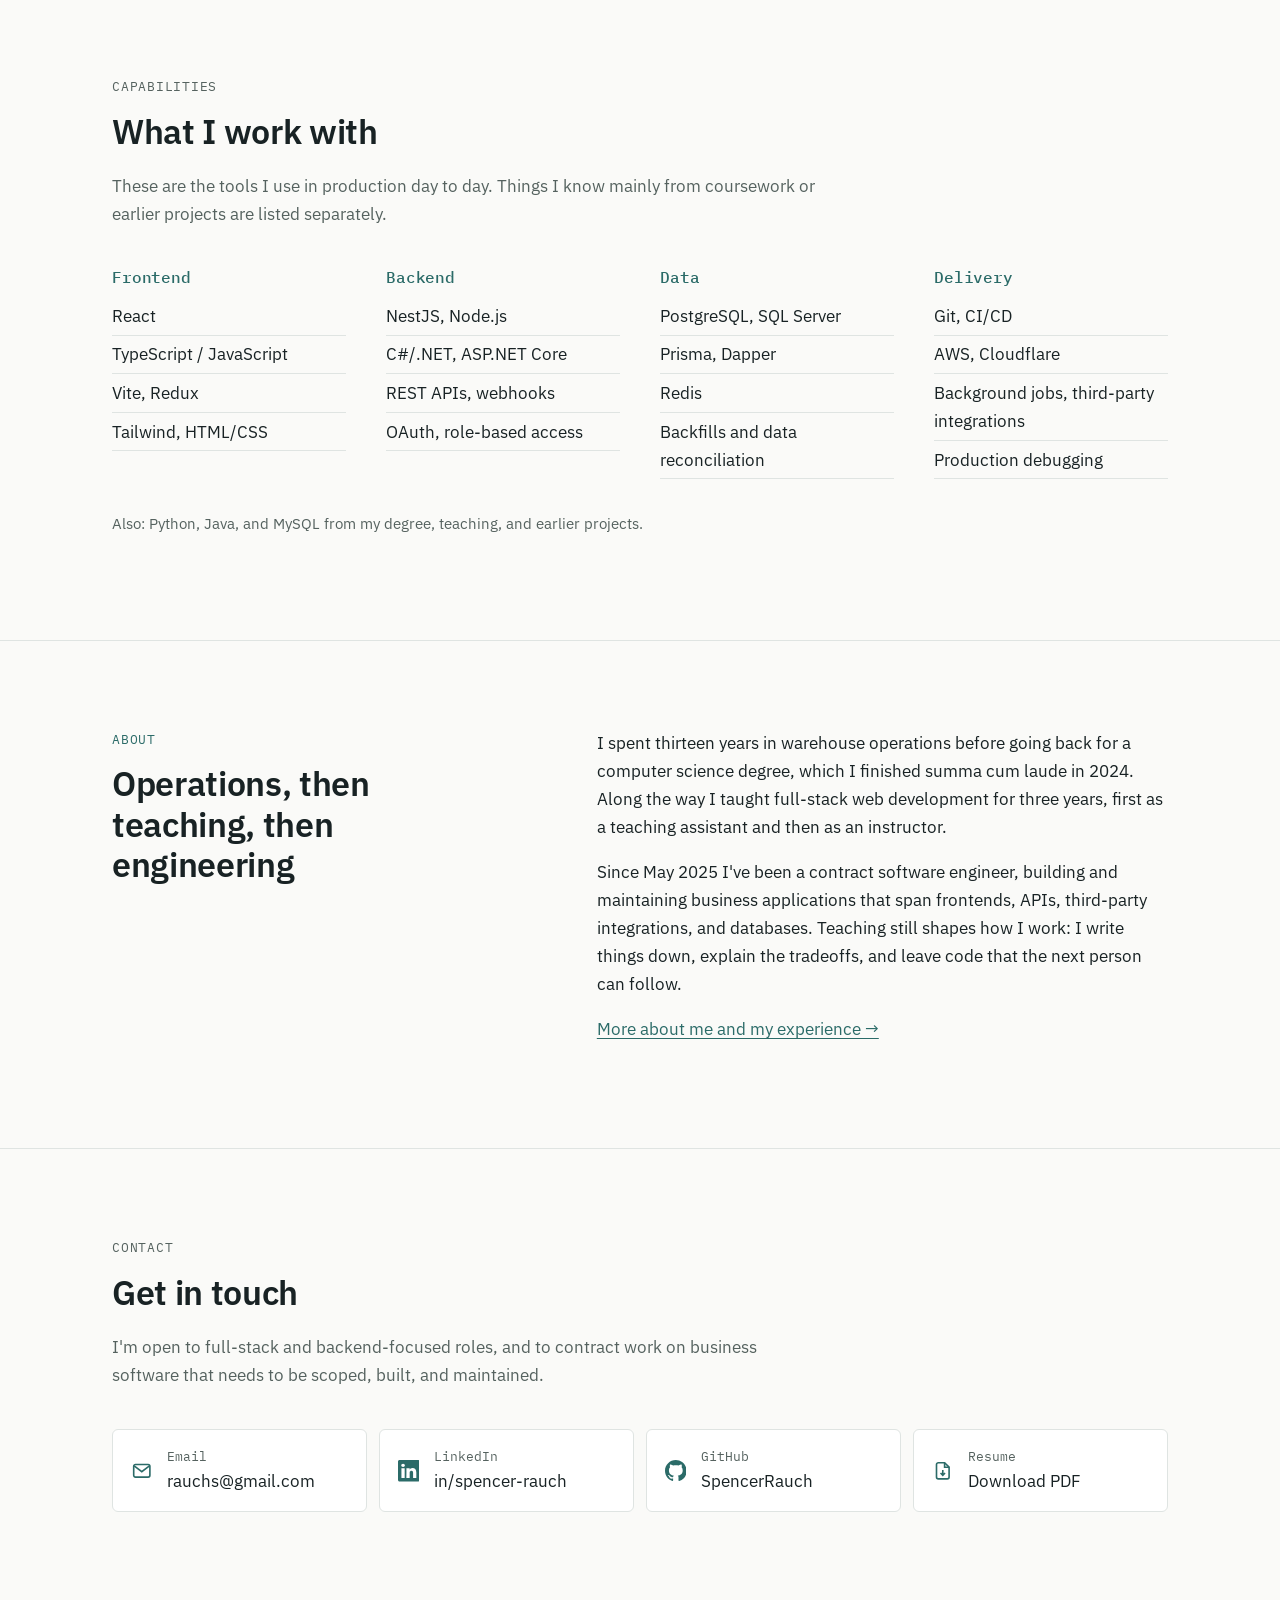
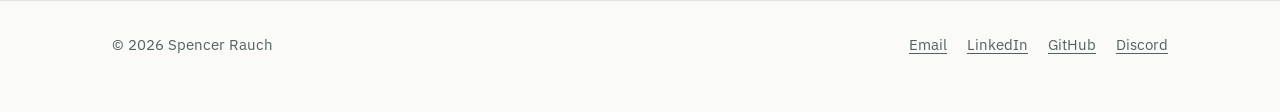
==== commit 816af0b3: "Rebuild site around production engineering work Replace the single-page bootcamp-era portfolio with " ====
--- a/index.html
+++ b/index.html
@@ -4,150 +4,239 @@
 <head>
     <meta charset="UTF-8">
     <meta name="viewport" content="width=device-width, initial-scale=1.0">
-    <title>Spencer Rauch - Software Engineer</title>
+    <title>Spencer Rauch — Full-stack software engineer</title>
+    <meta name="description" content="Spencer Rauch is a full-stack software engineer building and maintaining production software across React frontends, NestJS and .NET APIs, integrations, and data systems.">
+    <link rel="canonical" href="https://spencergr.com/">
+    <meta name="theme-color" content="#2b6b68">
+
+    <meta property="og:type" content="website">
+    <meta property="og:site_name" content="Spencer Rauch">
+    <meta property="og:title" content="Spencer Rauch — Full-stack software engineer">
+    <meta property="og:description" content="Full-stack software engineer building practical, reliable systems: frontend applications, APIs, integrations, and data.">
+    <meta property="og:url" content="https://spencergr.com/">
+    <meta property="og:image" content="https://spencergr.com/img/og-image.png">
+    <meta property="og:image:width" content="1200">
+    <meta property="og:image:height" content="630">
+    <meta property="og:image:alt" content="Spencer Rauch — Full-stack software engineer building practical, reliable systems.">
+    <meta name="twitter:card" content="summary_large_image">
+
+    <link rel="icon" href="favicon.svg" type="image/svg+xml">
+    <link rel="preconnect" href="https://fonts.googleapis.com">
+    <link rel="preconnect" href="https://fonts.gstatic.com" crossorigin>
+    <link href="https://fonts.googleapis.com/css2?family=IBM+Plex+Mono:wght@400;500&family=IBM+Plex+Sans:wght@400;500;600&display=swap" rel="stylesheet">
     <link rel="stylesheet" href="style.css">
+    <script>try { var t = localStorage.getItem("theme"); if (t) document.documentElement.dataset.theme = t; } catch (e) { }</script>
+
+    <script type="application/ld+json">
+    {
+        "@context": "https://schema.org",
+        "@type": "Person",
+        "name": "Spencer Rauch",
+        "url": "https://spencergr.com/",
+        "jobTitle": "Full-stack Software Engineer",
+        "email": "mailto:rauchs@gmail.com",
+        "alumniOf": {
+            "@type": "CollegeOrUniversity",
+            "name": "Colorado Technical University"
+        },
+        "knowsAbout": ["React", "TypeScript", "NestJS", "C#", ".NET", "PostgreSQL", "SQL Server", "API integrations"],
+        "sameAs": [
+            "https://www.linkedin.com/in/spencer-rauch/",
+            "https://github.com/SpencerRauch"
+        ]
+    }
+    </script>
 </head>
 
 <body>
-    <label class="modeSwitch">
-        <input type="checkbox" id="modeCheck" onchange="toggle()">
-        <span class="slider"></span>
-    </label>
-    <ul id="nav_buttons">
-        <li class="navlink" onclick="linkFunc(landing)">Top</li>
-        <li class="navlink" onclick="linkFunc(about)">About</li>
-        <li class="navlink" onclick="linkFunc(projects)">Projects</li>
-        <li class="navlink" onclick="linkFunc(contact)">Contact</li>
-    </ul>
-    <div id="landing" class="section">
-        <div class="landing_left">
-            <h1>Spencer Rauch</h1>
-            <h2>Software Engineer</h2>
-            <h2>Empathetic Leader</h2>
-            <h2>Problem Solver</h2>
+    <a class="skip-link" href="#main">Skip to content</a>
+
+    <header class="site-header">
+        <div class="wrap">
+            <a class="brand" href="./">spencer<span>.</span>rauch</a>
+            <nav class="nav" aria-label="Main">
+                <ul id="nav-list">
+                    <li><a href="work.html">Work</a></li>
+                    <li><a href="about.html">About</a></li>
+                    <li><a href="about.html#experience">Experience</a></li>
+                    <li><a href="#contact">Contact</a></li>
+                </ul>
+                <button class="icon-btn theme-btn" type="button" aria-label="Toggle theme">
+                    <svg class="icon-moon" viewBox="0 0 24 24" fill="none" stroke="currentColor" stroke-width="1.8" aria-hidden="true"><path d="M20 14.5A8 8 0 0 1 9.5 4a8 8 0 1 0 10.5 10.5z" /></svg>
+                    <svg class="icon-sun" viewBox="0 0 24 24" fill="none" stroke="currentColor" stroke-width="1.8" aria-hidden="true"><circle cx="12" cy="12" r="4" /><path d="M12 2v2M12 20v2M4.9 4.9l1.4 1.4M17.7 17.7l1.4 1.4M2 12h2M20 12h2M4.9 19.1l1.4-1.4M17.7 6.3l1.4-1.4" /></svg>
+                </button>
+                <button class="icon-btn menu-btn" type="button" aria-label="Menu" aria-expanded="false" aria-controls="nav-list">
+                    <svg viewBox="0 0 24 24" fill="none" stroke="currentColor" stroke-width="1.8" aria-hidden="true"><path d="M4 7h16M4 12h16M4 17h16" /></svg>
+                </button>
+            </nav>
         </div>
-        <img src="img/image0.png" alt="dog" id="hunny">
-    </div>
-    <div id="about" class="section">
-        <div class="container tc" id="about_container">
-            <img src="img/image2.png" alt="dog" id="about_img">
-            <p>
-                Hello! I'm Spencer Rauch, a passionate and dedicated software engineer with a strong foundation in computer science and software engineering. I graduated from Colorado Technical University in October 2024 with a Bachelor of Science in Computer Science, concentrating on Software Engineering, and achieved a CGPA of 3.99.
-                My most recent experience has been as a software development instructor, where for almost three years I had the privilege of mentoring and guiding students through their coding journeys. This role has honed my leadership and communication skills, allowing me to inspire and empower the next generation of developers.
-            </p>
-            <img src="img/image4.png" alt="dog" id="about_img_left">
-            <p>
-                I am proficient in a wide range of technologies, including Flask, Python, C#, .NET MVC, Java, React, Node.js, CSS, HTML, Bootstrap, MySQL, and MongoDB. With full stack experience, my technical expertise, combined with my ability to manage projects and lead teams, makes me a versatile and valuable asset in any development environment.
-                I am passionate about continuous learning and enjoy tackling challenging problems to create innovative solutions. Whether it's developing robust software applications or managing complex projects, I am committed to delivering high-quality results and driving success.
-            </p>
-                
+    </header>
+
+    <main id="main">
+        <section class="hero" aria-labelledby="hero-title">
+            <div class="wrap">
+                <p class="eyebrow">Full-stack software engineer</p>
+                <h1 id="hero-title">Software that connects the pieces.</h1>
+                <p class="lede">I'm Spencer, a full-stack software engineer working across frontend applications, APIs, and data systems. I'm at my best when a workflow crosses several services, requires careful data modeling, and needs to hold up in production.</p>
+                <div class="actions">
+                    <a class="btn btn-primary" href="work.html">See the work</a>
+                    <a class="btn btn-secondary" href="resume.pdf">Download resume (PDF)</a>
+                </div>
+                <ul class="hero-meta">
+                    <li>React · TypeScript · NestJS · C#/.NET</li>
+                    <li>PostgreSQL · SQL Server</li>
+                    <li>Production engineer since 2025</li>
+                </ul>
+            </div>
+        </section>
+
+        <section class="section" aria-labelledby="work-title">
+            <div class="wrap">
+                <div class="section-head">
+                    <p class="eyebrow">Selected work</p>
+                    <h2 id="work-title">Systems people rely on every day</h2>
+                    <p>From appointment scheduling and calendar synchronization to estimate workflows and operational reporting. These case studies cover the problem, my part in it, and how the work was approached. Details are kept general to protect my client's internal systems.</p>
+                </div>
+                <div class="card-grid">
+                    <article class="card">
+                        <h3><a href="work.html#scheduling">Scheduling and messaging platform</a></h3>
+                        <p>Appointment booking and administration kept in two-way sync with staff Outlook calendars, with role-aware permissions, recurring schedules, and automated SMS and email touchpoints.</p>
+                        <ul class="tags" aria-label="Technologies">
+                            <li>React</li><li>NestJS</li><li>PostgreSQL</li><li>Cronofy</li>
+                        </ul>
+                    </article>
+                    <article class="card">
+                        <h3><a href="work.html#estimates">Cross-system estimate and survey platform</a></h3>
+                        <p>Multi-step estimate forms, structured site surveys, and pricing tools spanning a React client, a NestJS integration API, and a C#/.NET core API.</p>
+                        <ul class="tags" aria-label="Technologies">
+                            <li>TypeScript</li><li>NestJS</li><li>C#/.NET</li><li>SQL Server</li>
+                        </ul>
+                    </article>
+                    <article class="card">
+                        <h3><a href="work.html#reliability">Production reliability and performance</a></h3>
+                        <p>Tracking down database connection exhaustion, a slow frontend build, and requests retried even though they could never succeed, then fixing the root cause and confirming the fix in production.</p>
+                        <ul class="tags" aria-label="Technologies">
+                            <li>Prisma</li><li>NestJS</li><li>Tailwind</li><li>Debugging</li>
+                        </ul>
+                    </article>
+                </div>
+                <p class="note"><a href="work.html">All case studies, plus earlier projects →</a></p>
+            </div>
+        </section>
+
+        <section class="section" aria-labelledby="cap-title">
+            <div class="wrap">
+                <div class="section-head">
+                    <p class="eyebrow">Capabilities</p>
+                    <h2 id="cap-title">What I work with</h2>
+                    <p>These are the tools I use in production day to day. Things I know mainly from coursework or earlier projects are listed separately.</p>
+                </div>
+                <div class="cap-grid">
+                    <div>
+                        <h3>Frontend</h3>
+                        <ul>
+                            <li>React</li>
+                            <li>TypeScript / JavaScript</li>
+                            <li>Vite, Redux</li>
+                            <li>Tailwind, HTML/CSS</li>
+                        </ul>
+                    </div>
+                    <div>
+                        <h3>Backend</h3>
+                        <ul>
+                            <li>NestJS, Node.js</li>
+                            <li>C#/.NET, ASP.NET Core</li>
+                            <li>REST APIs, webhooks</li>
+                            <li>OAuth, role-based access</li>
+                        </ul>
+                    </div>
+                    <div>
+                        <h3>Data</h3>
+                        <ul>
+                            <li>PostgreSQL, SQL Server</li>
+                            <li>Prisma, Dapper</li>
+                            <li>Redis</li>
+                            <li>Backfills and data reconciliation</li>
+                        </ul>
+                    </div>
+                    <div>
+                        <h3>Delivery</h3>
+                        <ul>
+                            <li>Git, CI/CD</li>
+                            <li>AWS, Cloudflare</li>
+                            <li>Background jobs, third-party integrations</li>
+                            <li>Production debugging</li>
+                        </ul>
+                    </div>
+                </div>
+                <p class="note">Also: Python, Java, and MySQL from my degree, teaching, and earlier projects.</p>
+            </div>
+        </section>
+
+        <section class="section" aria-labelledby="about-title">
+            <div class="wrap split">
+                <div>
+                    <p class="eyebrow">About</p>
+                    <h2 id="about-title">Operations, then teaching, then engineering</h2>
+                </div>
+                <div>
+                    <p>I spent thirteen years in warehouse operations before going back for a computer science degree, which I finished summa cum laude in 2024. Along the way I taught full-stack web development for three years, first as a teaching assistant and then as an instructor.</p>
+                    <p>Since May 2025 I've been a contract software engineer, building and maintaining business applications that span frontends, APIs, third-party integrations, and databases. Teaching still shapes how I work: I write things down, explain the tradeoffs, and leave code that the next person can follow.</p>
+                    <p><a href="about.html">More about me and my experience →</a></p>
+                </div>
+            </div>
+        </section>
+
+        <section class="section" id="contact" aria-labelledby="contact-title">
+            <div class="wrap">
+                <div class="section-head">
+                    <p class="eyebrow">Contact</p>
+                    <h2 id="contact-title">Get in touch</h2>
+                    <p>I'm open to full-stack and backend-focused roles, and to contract work on business software that needs to be scoped, built, and maintained.</p>
+                </div>
+                <ul class="contact-list">
+                    <li>
+                        <a href="mailto:rauchs@gmail.com">
+                            <svg viewBox="0 0 24 24" fill="none" stroke="currentColor" stroke-width="1.8" aria-hidden="true"><rect x="3" y="5" width="18" height="14" rx="2" /><path d="m3.5 6.5 8.5 6.5 8.5-6.5" /></svg>
+                            <span><span class="label">Email</span><span class="value">rauchs@gmail.com</span></span>
+                        </a>
+                    </li>
+                    <li>
+                        <a href="https://www.linkedin.com/in/spencer-rauch/">
+                            <svg viewBox="0 0 16 16" fill="currentColor" aria-hidden="true"><path d="M0 1.146C0 .513.526 0 1.175 0h13.65C15.474 0 16 .513 16 1.146v13.708c0 .633-.526 1.146-1.175 1.146H1.175C.526 16 0 15.487 0 14.854V1.146zm4.943 12.248V6.169H2.542v7.225h2.401zm-1.2-8.212c.837 0 1.358-.554 1.358-1.248-.015-.709-.52-1.248-1.342-1.248-.822 0-1.359.54-1.359 1.248 0 .694.521 1.248 1.327 1.248h.016zm4.908 8.212V9.359c0-.216.016-.432.08-.586.173-.431.568-.878 1.232-.878.869 0 1.216.662 1.216 1.634v3.865h2.401V9.25c0-2.22-1.184-3.252-2.764-3.252-1.274 0-1.845.7-2.165 1.193v.025h-.016a5.54 5.54 0 0 1 .016-.025V6.169h-2.4c.03.678 0 7.225 0 7.225h2.4z" /></svg>
+                            <span><span class="label">LinkedIn</span><span class="value">in/spencer-rauch</span></span>
+                        </a>
+                    </li>
+                    <li>
+                        <a href="https://github.com/SpencerRauch">
+                            <svg viewBox="0 0 16 16" fill="currentColor" aria-hidden="true"><path d="M8 0C3.58 0 0 3.58 0 8c0 3.54 2.29 6.53 5.47 7.59.4.07.55-.17.55-.38 0-.19-.01-.82-.01-1.49-2.01.37-2.53-.49-2.69-.94-.09-.23-.48-.94-.82-1.13-.28-.15-.68-.52-.01-.53.63-.01 1.08.58 1.23.82.72 1.21 1.87.87 2.33.66.07-.52.28-.87.51-1.07-1.78-.2-3.64-.89-3.64-3.95 0-.87.31-1.59.82-2.15-.08-.2-.36-1.02.08-2.12 0 0 .67-.21 2.2.82.64-.18 1.32-.27 2-.27.68 0 1.36.09 2 .27 1.53-1.04 2.2-.82 2.2-.82.44 1.1.16 1.92.08 2.12.51.56.82 1.27.82 2.15 0 3.07-1.87 3.75-3.65 3.95.29.25.54.73.54 1.48 0 1.07-.01 1.93-.01 2.2 0 .21.15.46.55.38A8.012 8.012 0 0 0 16 8c0-4.42-3.58-8-8-8z" /></svg>
+                            <span><span class="label">GitHub</span><span class="value">SpencerRauch</span></span>
+                        </a>
+                    </li>
+                    <li>
+                        <a href="resume.pdf">
+                            <svg viewBox="0 0 24 24" fill="none" stroke="currentColor" stroke-width="1.8" aria-hidden="true"><path d="M14 3H7a2 2 0 0 0-2 2v14a2 2 0 0 0 2 2h10a2 2 0 0 0 2-2V8z" /><path d="M14 3v5h5M12 11v6M9.5 14.5 12 17l2.5-2.5" /></svg>
+                            <span><span class="label">Resume</span><span class="value">Download PDF</span></span>
+                        </a>
+                    </li>
+                </ul>
+            </div>
+        </section>
+    </main>
+
+    <footer class="site-footer">
+        <div class="wrap">
+            <p>© 2026 Spencer Rauch</p>
+            <ul>
+                <li><a href="mailto:rauchs@gmail.com">Email</a></li>
+                <li><a href="https://www.linkedin.com/in/spencer-rauch/">LinkedIn</a></li>
+                <li><a href="https://github.com/SpencerRauch">GitHub</a></li>
+                <li><a href="https://www.discordapp.com/users/734419420210004018">Discord</a></li>
+            </ul>
         </div>
-    </div>
-    <div id="projects" class="section">
-        <div class="slideshow-container">
-
-            <h1>Personal Projects</h1>
-            <div class="mySlides fade">
-                <div class="col_flex">
-                    <div class="slide_left">
-                        <a href="img/bookstore.png"><img src="img/bookstore.png" alt="Bookstore Management System ERD" class="slide_img"></a>
-                        <a href="img/bookstore.png">Click to Zoom</a>
-                    </div>
-                    <div class="slide_right">
-                        <h1>Bookstore Inventory Management System</h1>
-                        <p>The Bookstore Inventory Management System is a web application designed to streamline inventory control, order processing, and employee access management for a bookstore. The system features different access levels for employees, ensuring that only authorized personnel can perform specific tasks. Please note live site may need to be refreshed, it is hosted on a free tier.</p>
-                        <h2>Tech Used</h2>
-                        <p>Flask (python), jinja2, MySQL, bcrypt, pythonanywhere (hosting)</p>
-                        <h2>Links</h2>
-                        <a href="https://bookstoreinventory.pythonanywhere.com/">Live Site</a> |
-                        <a href="https://github.com/SpencerRauch/bookstore_prod">GitHub</a>
-                    </div>
-                </div>
-            </div>
-            <div class="mySlides fade">
-                <div class="col_flex">
-                    <div class="slide_left">
-                        <a href="https://spencergr.azurewebsites.net/"><img src="img/admin_panel.png" alt="Screenshot of Course Admin site" class="slide_img"></a>
-                        <a href="https://spencergr.azurewebsites.net/">Click to Visit</a>
-                    </div>
-                    <div class="slide_right">
-                        <h1>Course Admin Panel</h1>
-                        <p>This project was created to demonstrate the extensive use of ViewModels in .NET MVC to avoid ViewBag and ensure safe typing.</p>
-                        <h2>Tech Used</h2>
-                        <p>.NET MVC (C#), Entity Framework Core, ViewModels, Session Management, SQL Server, Azure</p>
-                        <h2>Links</h2>
-                        <a href="https://spencergr.azurewebsites.net/">Live Site</a> |
-                        <a href="https://github.com/SpencerRauch/CourseAdmin">GitHub</a>
-                    </div>
-                </div>
-            </div>
-            
-            <div class="mySlides fade">
-                <div class="col_flex">
-                    <div class="slide_left">
-                        <a href="https://flaskcasino.pythonanywhere.com/"></a><img src="img/flaskcasino.png" alt="dog" class="slide_img"></a>
-                        <a href="https://flaskcasino.pythonanywhere.com/">Click to Play!</a>
-                    </div>
-                    <div class="slide_right">
-                        <h1>Flask Casino</h1>
-                        <p>A persistent online casino featuring three games: Black Jack, Video Poker, and Roulette under one user account. Users may request a small amount of chips if they run out. There is also an allowance that can be claimed every 4 hours.</p>
-                        <h2>Tech Used</h2>
-                        <p>Flask (python), jinja2, MySQL, bcrypt, jsonpickle, pythonanywhere (hosting)</p>
-                        <h2>Links</h2>
-                        <a href="https://flaskcasino.pythonanywhere.com/">Live Site</a> |
-                        <a href="https://github.com/SpencerRauch/flaskjack">GitHub</a>
-                    </div>
-                </div>
-            </div>
-
-            <div class="mySlides fade">
-                <div class="col_flex">
-                    <div class="slide_left">
-                        <img src="img/image5.jpeg" alt="dog" class="slide_img">
-                    </div>
-                    <div class="slide_right">
-                        <h1>Under Construction!</h1>
-                        <p>I'm working on formatting more of my projects for this page. For now, take a look at me in the early stages of building my home office! Having dedicated work space at home enables total focus.</p>
-                        <h2>Tech Used</h2>
-                        <p>Cedar, Hammer, Power drill</p>
-                        <h2>Links</h2>
-                        <p>Coming Soon</p>
-                    </div>
-                </div>
-            </div>
-            <a class="prev" onclick="plusSlides(-1)">❮</a>
-            <a class="next" onclick="plusSlides(1)">❯</a>
-            
-            </div>
-            
-            <div style="text-align:center" id="dots">
-              <span class="dot" onclick="currentSlide(1)"></span> 
-              <span class="dot" onclick="currentSlide(2)"></span> 
-              <span class="dot" onclick="currentSlide(3)"></span> 
-              <span class="dot" onclick="currentSlide(4)"></span> 
-            </div>
-            <div class="proj_space"></div>
-    </div>
-    <div id="contact" class="section">
-        <a class="contact_card" href='https://www.linkedin.com/in/spencer-rauch/'>
-            <img src="img/linkedin.svg" alt="linkedin" class="contact_icon">
-            <p>linkedin.com/in/spencer-rauch</p>
-        </a>
-        <a class="contact_card" href="https://www.github.com/SpencerRauch">
-            <img src="img/github.svg" alt="github" class="contact_icon" />
-            <p>github.com/SpencerRauch</p>
-        </a>
-        <a class="contact_card" href="https://www.discordapp.com/users/734419420210004018">
-            <img src="img/discord.svg" alt="discord" class="contact_icon">
-            <p>spencergr</p>
-        </a>
-        <a class="contact_card" href="mailto:rauchs@gmail.com">
-            <img src="img/email.svg" alt="email" class="contact_icon">
-            <p>rauchs@gmail.com</p>
-        </a>
-        <div class="spacer"></div>
-    </div>
+    </footer>
 
     <script src="script.js"></script>
-
-</html>+</body>
+
+</html>
--- a/style.css
+++ b/style.css
@@ -1,450 +1,962 @@
-@import url('https://fonts.googleapis.com/css2?family=Balsamiq+Sans&family=Raleway:ital,wght@0,100..900;1,100..900&display=swap');
-
-
+/* ---------- Tokens ---------- */
 :root {
-
-
-
-    --bold-one: #294549;
-    --bold-two: #4e7f90;
-    --neutral-one: #4a807e;
-    --neutral-two: #90C2b7;
-    --comp: #BBD7DA;
-
-
-}
-
-
-* {
-    margin: 0;
-    padding: 0;
-    -webkit-transition: .1s;
-    transition: .1s;
-    font-family: "Raleway", serif;
-    font-optical-sizing: auto;
-    font-weight: 400;
-    font-style: normal;
+    --bg: #fafaf8;
+    --surface: #ffffff;
+    --surface-2: #f1f3f2;
+    --text: #182224;
+    --muted: #55625f;
+    --border: #dfe4e2;
+    --accent: #2b6b68;
+    --accent-soft: #e3efed;
+    --accent-ink: #1f5250;
+    --warn: #8a5a12;
+    --warn-soft: #f7eedd;
+
+    --font-sans: "IBM Plex Sans", system-ui, -apple-system, "Segoe UI", sans-serif;
+    --font-mono: "IBM Plex Mono", ui-monospace, "Cascadia Code", Consolas, monospace;
+
+    --radius: 6px;
+    --max: 70rem;
+    --gutter: clamp(1rem, 4vw, 2rem);
+    color-scheme: light;
+}
+
+@media (prefers-color-scheme: dark) {
+    :root:not([data-theme="light"]) {
+        --bg: #111517;
+        --surface: #171c1e;
+        --surface-2: #1d2427;
+        --text: #e6ebea;
+        --muted: #9aa8a5;
+        --border: #2b3437;
+        --accent: #8cc4bb;
+        --accent-soft: #1d2f2e;
+        --accent-ink: #b5dcd5;
+        --warn: #e0b86b;
+        --warn-soft: #2e2618;
+        color-scheme: dark;
+    }
+}
+
+:root[data-theme="dark"] {
+    --bg: #111517;
+    --surface: #171c1e;
+    --surface-2: #1d2427;
+    --text: #e6ebea;
+    --muted: #9aa8a5;
+    --border: #2b3437;
+    --accent: #8cc4bb;
+    --accent-soft: #1d2f2e;
+    --accent-ink: #b5dcd5;
+    --warn: #e0b86b;
+    --warn-soft: #2e2618;
+    color-scheme: dark;
+}
+
+/* ---------- Base ---------- */
+*,
+*::before,
+*::after {
+    box-sizing: border-box;
 }
 
 html {
-    color-scheme: light dark;
-}
-
-
-.modeSwitch {
-    position: fixed;
-    display: inline-block;
-    width: 3.2em;
-    height: 1.6em;
-    right: 1em;
-    top: 1em;
-    border-radius: 1.2em;
-    z-index: 11;
-
-}
-
-.modeSwitch input {
-    opacity: 0;
-    width: 0;
-    height: 0;
-}
-
-.slider {
-    display: flex;
-    justify-content: center;
-    align-items: center;
+    -webkit-text-size-adjust: 100%;
+    scroll-behavior: smooth;
+}
+
+@media (prefers-reduced-motion: reduce) {
+    html {
+        scroll-behavior: auto;
+    }
+}
+
+body {
+    margin: 0;
+    background: var(--bg);
+    color: var(--text);
+    font-family: var(--font-sans);
+    font-size: 1.0625rem;
+    line-height: 1.65;
+    text-rendering: optimizeLegibility;
+}
+
+h1,
+h2,
+h3,
+h4 {
+    line-height: 1.2;
+    margin: 0 0 .6em;
+    font-weight: 600;
+    letter-spacing: -0.01em;
+}
+
+h1 {
+    font-size: clamp(2.2rem, 5.5vw, 3.6rem);
+    letter-spacing: -0.025em;
+}
+
+h2 {
+    font-size: clamp(1.6rem, 3.2vw, 2.1rem);
+}
+
+h3 {
+    font-size: 1.2rem;
+}
+
+p {
+    margin: 0 0 1em;
+}
+
+a {
+    color: var(--accent);
+    text-underline-offset: .18em;
+    text-decoration-thickness: 1px;
+}
+
+a:hover {
+    text-decoration-thickness: 2px;
+}
+
+:focus-visible {
+    outline: 2px solid var(--accent);
+    outline-offset: 3px;
+    border-radius: 2px;
+}
+
+ul {
+    padding-left: 1.2em;
+}
+
+li + li {
+    margin-top: .35em;
+}
+
+code,
+.mono {
+    font-family: var(--font-mono);
+    font-size: .9em;
+}
+
+.wrap {
+    max-width: var(--max);
+    margin: 0 auto;
+    padding: 0 var(--gutter);
+}
+
+.skip-link {
     position: absolute;
-    cursor: pointer;
+    left: -999px;
+    top: .5rem;
+    background: var(--surface);
+    color: var(--text);
+    padding: .5rem 1rem;
+    border: 1px solid var(--border);
+    z-index: 100;
+}
+
+.skip-link:focus {
+    left: .5rem;
+}
+
+.visually-hidden {
+    position: absolute;
+    width: 1px;
+    height: 1px;
+    overflow: hidden;
+    clip: rect(0 0 0 0);
+    white-space: nowrap;
+}
+
+/* ---------- Header ---------- */
+.site-header {
+    position: sticky;
     top: 0;
-    left: .4em;
-    right: 0;
-    bottom: 0;
-    background-color: var(--bold-one);
-    border-radius: 1.5em;
-
-}
-
-.slider:before {
-    display: flex;
-    position: absolute;
-    justify-content: center;
-    align-content: center;
-    content: "🌑";
-    left: .1em;
-    background-color: none;
-    -webkit-transition: .4s;
-    transition: .4s;
-    /* border-radius: 50%; */
-}
-
-input:checked+.slider {
-    background-color: var(--comp);
-    -webkit-transition: .4s;
-    transition: .4s;
-}
-
-input:focus+.slider {
-    box-shadow: 0 0 1px darkslategray;
-}
-
-input:checked+.slider:before {
-    content: "🌕";
-    -webkit-transform: translateX(1.3em);
-    -ms-transform: translateX(1.3em);
-    transform: translateX(1.3em);
-
-}
-
-.section {
-    height: 100dvh;
-    overflow: hidden;
-    /* border: 2em solid; */
-}
-
-#nav_buttons {
-    display: flex;
-    position: fixed;
-    left: 50%;
-    bottom: .5em;
-    transform: translate(-50%);
-    gap: .5em;
-    list-style: none;
-    max-width: 95vw;
-    z-index: 10;
-}
-
-.navlink {
+    z-index: 20;
+    background: color-mix(in srgb, var(--bg) 92%, transparent);
+    backdrop-filter: blur(6px);
+    border-bottom: 1px solid var(--border);
+}
+
+.site-header .wrap {
     display: flex;
     align-items: center;
-    justify-content: center;
-    cursor: pointer;
-    font-size: .8em;
-    border-radius: 1.5em;
-    height: 2em;
-    width: 5em;
-    background-color: light-dark(var(--comp), var(--bold-one));
+    justify-content: space-between;
+    gap: 1rem;
+    min-height: 3.75rem;
+}
+
+.brand {
+    font-family: var(--font-mono);
     font-weight: 500;
-    color: light-dark(var(--bold-two), var(--comp));
-    z-index: 10;
-}
-
-#landing,
-#projects {
-    background-color: light-dark(whitesmoke, black);
-    color: light-dark(var(--bold-two), var(--comp));
-}
-
-#about,
-#contact {
-    background-color: light-dark(var(--neutral-two), var(--bold-two));
-    color: light-dark(var(--neutral-one), var(--comp));
-}
-
-#landing {
-    display: flex;
-    justify-content: center;
-    align-items: center;
-}
-
-
-
-#hunny {
-    max-width: 50%;
-}
-
-#about {
+    font-size: .95rem;
+    color: var(--text);
+    text-decoration: none;
+    white-space: nowrap;
+}
+
+.brand span {
+    color: var(--accent);
+}
+
+.nav {
     display: flex;
     align-items: center;
+    gap: .25rem;
+}
+
+.nav ul {
+    display: flex;
+    list-style: none;
+    margin: 0;
+    padding: 0;
+    gap: .25rem;
+}
+
+.nav li + li {
+    margin-top: 0;
+}
+
+.nav a {
+    display: block;
+    padding: .4rem .7rem;
+    color: var(--muted);
+    text-decoration: none;
+    font-size: .95rem;
+    border-radius: var(--radius);
+}
+
+.nav a:hover,
+.nav a[aria-current="page"] {
+    color: var(--text);
+    background: var(--surface-2);
+}
+
+.icon-btn {
+    display: inline-flex;
+    align-items: center;
     justify-content: center;
-    text-align: left;
+    width: 2.25rem;
+    height: 2.25rem;
+    border: 1px solid var(--border);
+    border-radius: var(--radius);
+    background: transparent;
+    color: var(--muted);
+    cursor: pointer;
+}
+
+.icon-btn:hover {
+    color: var(--text);
+    background: var(--surface-2);
+}
+
+.icon-btn svg {
+    width: 1.1rem;
+    height: 1.1rem;
+}
+
+.menu-btn {
+    display: none;
+}
+
+.theme-btn .icon-sun {
+    display: none;
+}
+
+:root[data-theme="dark"] .theme-btn .icon-sun {
+    display: block;
+}
+
+:root[data-theme="dark"] .theme-btn .icon-moon {
+    display: none;
+}
+
+@media (max-width: 680px) {
+    .menu-btn {
+        display: inline-flex;
+    }
+
+    .nav ul {
+        display: none;
+        position: absolute;
+        top: 100%;
+        left: 0;
+        right: 0;
+        flex-direction: column;
+        padding: .5rem var(--gutter) 1rem;
+        background: var(--bg);
+        border-bottom: 1px solid var(--border);
+    }
+
+    .nav.open ul {
+        display: flex;
+    }
+
+    .nav a {
+        padding: .7rem .5rem;
+        font-size: 1rem;
+    }
+}
+
+/* ---------- Sections ---------- */
+main {
+    display: block;
+}
+
+.section {
+    padding: clamp(3rem, 8vw, 5.5rem) 0;
+}
+
+.section + .section {
+    border-top: 1px solid var(--border);
+}
+
+.eyebrow {
+    font-family: var(--font-mono);
+    font-size: .8rem;
+    letter-spacing: .06em;
+    text-transform: uppercase;
+    color: var(--accent);
+    margin-bottom: .9rem;
+}
+
+.lede {
+    font-size: clamp(1.1rem, 2vw, 1.25rem);
+    color: var(--muted);
+    max-width: 44rem;
+}
+
+.section-head {
+    max-width: 44rem;
+    margin-bottom: 2.5rem;
+}
+
+.section-head p {
+    color: var(--muted);
+}
+
+/* ---------- Hero ---------- */
+.hero {
+    padding: clamp(4rem, 12vw, 8rem) 0 clamp(3rem, 8vw, 5rem);
+}
+
+.hero h1 {
+    max-width: 16ch;
+}
+
+.hero .lede {
+    margin-top: 1.25rem;
+}
+
+.actions {
+    display: flex;
+    flex-wrap: wrap;
+    gap: .75rem;
+    margin-top: 2rem;
+}
+
+.btn {
+    display: inline-flex;
+    align-items: center;
+    gap: .5rem;
+    padding: .7rem 1.15rem;
+    border-radius: var(--radius);
+    border: 1px solid var(--accent);
     font-weight: 500;
-    overflow: auto;
-    padding: 0 8em;
-}
-
-.container {
-    max-height: 100%;
-}
-
-#about_container h1 {
-    margin-left: 1rem;
-    font-size: 4em;
-}
-
-#about_container p {
-    padding: 1em;
-    font-size: 1em;
-    box-decoration-break: clone;
-}
-
-.float_text {
-    height: 100%;
-}
-
-#about_img {
-    max-height: 44dvh;
-    max-width: 44vw;
-    float: right;
-    shape-outside: url('img/image2.png');
-}
-
-#about_img_left {
-    max-height: 44dvh;
-    max-width: 44vw;
-    float: left;
-    shape-outside: url('img/image4.png')
-}
-
-#contact {
+    font-size: .98rem;
+    text-decoration: none;
+}
+
+.btn-primary {
+    background: var(--accent);
+    color: var(--bg);
+}
+
+.btn-primary:hover {
+    background: var(--accent-ink);
+    border-color: var(--accent-ink);
+}
+
+.btn-secondary {
+    background: transparent;
+    color: var(--accent);
+}
+
+.btn-secondary:hover {
+    background: var(--accent-soft);
+}
+
+.hero-meta {
     display: flex;
-    justify-content: space-around;
-    align-items: center;
-    /* flex-direction: column; */
-}
-
-
-
-.contact_card {
-    flex: 1;
+    flex-wrap: wrap;
+    gap: .5rem 1.5rem;
+    margin-top: 2.5rem;
+    padding: 0;
+    list-style: none;
+    color: var(--muted);
+    font-size: .92rem;
+}
+
+.hero-meta li + li {
+    margin-top: 0;
+}
+
+/* ---------- Cards ---------- */
+.card-grid {
+    display: grid;
+    grid-template-columns: repeat(auto-fit, minmax(min(100%, 19rem), 1fr));
+    gap: 1.25rem;
+}
+
+.card {
     display: flex;
     flex-direction: column;
-    justify-content: center;
+    background: var(--surface);
+    border: 1px solid var(--border);
+    border-radius: var(--radius);
+    padding: 1.5rem;
+}
+
+.card h3 {
+    margin-bottom: .5rem;
+}
+
+.card h3 a {
+    color: var(--text);
+    text-decoration: none;
+}
+
+.card h3 a:hover {
+    color: var(--accent);
+}
+
+.card p {
+    color: var(--muted);
+    font-size: .98rem;
+}
+
+.card .tags {
+    margin-top: auto;
+    padding-top: .75rem;
+}
+
+.card-link {
+    color: var(--text);
+    text-decoration: none;
+}
+
+a.card:hover {
+    border-color: var(--accent);
+}
+
+.tags {
+    display: flex;
+    flex-wrap: wrap;
+    gap: .4rem;
+    list-style: none;
+    padding: 0;
+    margin: 0;
+}
+
+.tags li {
+    margin: 0;
+    font-family: var(--font-mono);
+    font-size: .78rem;
+    padding: .15rem .5rem;
+    border-radius: 4px;
+    background: var(--surface-2);
+    color: var(--muted);
+    border: 1px solid var(--border);
+}
+
+/* ---------- Capabilities ---------- */
+.cap-grid {
+    display: grid;
+    grid-template-columns: repeat(auto-fit, minmax(min(100%, 13rem), 1fr));
+    gap: 2rem 2.5rem;
+}
+
+.cap-grid h3 {
+    font-size: 1rem;
+    font-family: var(--font-mono);
+    font-weight: 500;
+    color: var(--accent);
+    margin-bottom: .6rem;
+}
+
+.cap-grid ul {
+    list-style: none;
+    padding: 0;
+    margin: 0;
+}
+
+.cap-grid li {
+    padding: .3rem 0;
+    border-bottom: 1px solid var(--border);
+    margin: 0;
+}
+
+.note {
+    color: var(--muted);
+    font-size: .95rem;
+    margin-top: 2rem;
+}
+
+/* ---------- Two column ---------- */
+.split {
+    display: grid;
+    grid-template-columns: minmax(0, 1fr) minmax(0, 1.4fr);
+    gap: clamp(2rem, 6vw, 5rem);
+    align-items: start;
+}
+
+@media (max-width: 820px) {
+    .split {
+        grid-template-columns: 1fr;
+    }
+}
+
+.facts {
+    list-style: none;
+    padding: 0;
+    margin: 0;
+    border-top: 1px solid var(--border);
+}
+
+.facts li {
+    margin: 0;
+    padding: .9rem 0;
+    border-bottom: 1px solid var(--border);
+    display: grid;
+    grid-template-columns: 7.5rem 1fr;
+    gap: 1rem;
+}
+
+.facts .k {
+    font-family: var(--font-mono);
+    font-size: .82rem;
+    color: var(--muted);
+    padding-top: .15rem;
+}
+
+/* ---------- Case studies ---------- */
+.toc {
+    list-style: none;
+    padding: 0;
+    margin: 2rem 0 0;
+    display: grid;
+    grid-template-columns: repeat(auto-fit, minmax(min(100%, 15rem), 1fr));
+    gap: .75rem;
+}
+
+.toc li {
+    margin: 0;
+}
+
+.toc a {
+    display: block;
+    height: 100%;
+    padding: .9rem 1rem;
+    border: 1px solid var(--border);
+    border-radius: var(--radius);
+    background: var(--surface);
+    color: var(--text);
+    text-decoration: none;
+}
+
+.toc a:hover {
+    border-color: var(--accent);
+}
+
+.toc .num {
+    display: block;
+    font-family: var(--font-mono);
+    font-size: .8rem;
+    color: var(--accent);
+}
+
+.case {
+    scroll-margin-top: 4.5rem;
+}
+
+.case-head {
+    max-width: 48rem;
+    margin-bottom: 2rem;
+}
+
+.case-head .context {
+    font-family: var(--font-mono);
+    font-size: .85rem;
+    color: var(--muted);
+    margin-bottom: 1rem;
+}
+
+.case-body {
+    display: grid;
+    grid-template-columns: minmax(0, 1fr) minmax(0, 1fr);
+    gap: 2rem 3.5rem;
+}
+
+@media (max-width: 900px) {
+    .case-body {
+        grid-template-columns: 1fr;
+    }
+}
+
+.case-body h3 {
+    font-size: .85rem;
+    font-family: var(--font-mono);
+    font-weight: 500;
+    letter-spacing: .05em;
+    text-transform: uppercase;
+    color: var(--accent);
+    margin-top: 1.75rem;
+}
+
+.case-body > div > h3:first-child {
+    margin-top: 0;
+}
+
+.figure {
+    margin: 0;
+    background: var(--surface);
+    border: 1px solid var(--border);
+    border-radius: var(--radius);
+    padding: 1.25rem;
+}
+
+.figure svg {
+    display: block;
+    width: 100%;
+    height: auto;
+}
+
+.figure figcaption {
+    margin-top: .9rem;
+    font-size: .88rem;
+    color: var(--muted);
+}
+
+.callout {
+    background: var(--surface-2);
+    border-left: 3px solid var(--accent);
+    padding: 1rem 1.25rem;
+    border-radius: 0 var(--radius) var(--radius) 0;
+    font-size: .96rem;
+    margin: 1.5rem 0 0;
+}
+
+.callout p:last-child {
+    margin-bottom: 0;
+}
+
+.callout strong {
+    font-weight: 600;
+}
+
+/* Diagram primitives (inline SVG) */
+.dg-box {
+    fill: var(--surface-2);
+    stroke: var(--border);
+    stroke-width: 1.5;
+}
+
+.dg-box.accent {
+    fill: var(--accent-soft);
+    stroke: var(--accent);
+}
+
+.dg-box.ext {
+    fill: transparent;
+    stroke: var(--muted);
+    stroke-dasharray: 5 4;
+}
+
+.dg-title {
+    fill: var(--text);
+    font-family: var(--font-sans);
+    font-size: 14px;
+    font-weight: 600;
+}
+
+.dg-sub {
+    fill: var(--muted);
+    font-family: var(--font-mono);
+    font-size: 11px;
+}
+
+.dg-line {
+    stroke: var(--muted);
+    stroke-width: 1.5;
+    fill: none;
+}
+
+.dg-arrow {
+    fill: var(--muted);
+}
+
+.dg-label {
+    fill: var(--muted);
+    font-family: var(--font-mono);
+    font-size: 10.5px;
+}
+
+/* Method strip */
+.method {
+    list-style: none;
+    counter-reset: step;
+    padding: 0;
+    margin: 0 0 2.5rem;
+    display: grid;
+    grid-template-columns: repeat(5, minmax(0, 1fr));
+    gap: .5rem;
+}
+
+.method li {
+    counter-increment: step;
+    margin: 0;
+    padding: .9rem 1rem;
+    background: var(--surface);
+    border: 1px solid var(--border);
+    border-radius: var(--radius);
+    font-size: .93rem;
+    color: var(--muted);
+}
+
+.method li strong {
+    display: block;
+    color: var(--text);
+    font-weight: 600;
+}
+
+.method li strong::before {
+    content: counter(step, decimal-leading-zero) " ";
+    font-family: var(--font-mono);
+    font-weight: 400;
+    color: var(--accent);
+}
+
+@media (max-width: 820px) {
+    .method {
+        grid-template-columns: 1fr;
+    }
+}
+
+.incidents {
+    display: grid;
+    grid-template-columns: repeat(auto-fit, minmax(min(100%, 19rem), 1fr));
+    gap: 1.25rem;
+}
+
+.incident dl {
+    margin: 0;
+}
+
+.incident dt {
+    font-family: var(--font-mono);
+    font-size: .76rem;
+    letter-spacing: .05em;
+    text-transform: uppercase;
+    color: var(--accent);
+    margin-top: .9rem;
+}
+
+.incident dd {
+    margin: .2rem 0 0;
+    color: var(--text);
+    font-size: .96rem;
+}
+
+/* ---------- Earlier projects ---------- */
+.older {
+    list-style: none;
+    padding: 0;
+    margin: 0;
+    border-top: 1px solid var(--border);
+}
+
+.older li {
+    margin: 0;
+    padding: 1.25rem 0;
+    border-bottom: 1px solid var(--border);
+    display: grid;
+    grid-template-columns: minmax(0, 1fr) auto;
+    gap: .25rem 2rem;
+}
+
+.older h3 {
+    font-size: 1.05rem;
+    margin: 0;
+}
+
+.older p {
+    margin: .3rem 0 .6rem;
+    color: var(--muted);
+    font-size: .96rem;
+    grid-column: 1;
+}
+
+.older .tags {
+    grid-column: 1;
+}
+
+.older .links {
+    grid-column: 2;
+    grid-row: 1 / span 3;
+    font-size: .95rem;
+    white-space: nowrap;
+}
+
+@media (max-width: 600px) {
+    .older li {
+        grid-template-columns: 1fr;
+    }
+
+    .older .links {
+        grid-column: 1;
+        grid-row: auto;
+    }
+}
+
+/* ---------- Timeline ---------- */
+.timeline {
+    list-style: none;
+    padding: 0;
+    margin: 0;
+}
+
+.timeline > li {
+    display: grid;
+    grid-template-columns: 11rem minmax(0, 1fr);
+    gap: .25rem 2rem;
+    padding: 1.4rem 0;
+    border-top: 1px solid var(--border);
+    margin: 0;
+}
+
+.timeline .when {
+    font-family: var(--font-mono);
+    font-size: .85rem;
+    color: var(--muted);
+    padding-top: .2rem;
+}
+
+.timeline h3 {
+    font-size: 1.08rem;
+    margin-bottom: .2rem;
+}
+
+.timeline .org {
+    color: var(--muted);
+    margin-bottom: .5rem;
+}
+
+.timeline p:last-child,
+.timeline ul:last-child {
+    margin-bottom: 0;
+}
+
+@media (max-width: 640px) {
+    .timeline > li {
+        grid-template-columns: 1fr;
+    }
+}
+
+/* ---------- Contact ---------- */
+.contact-list {
+    list-style: none;
+    padding: 0;
+    margin: 0;
+    display: grid;
+    grid-template-columns: repeat(auto-fit, minmax(min(100%, 15rem), 1fr));
+    gap: .75rem;
+}
+
+.contact-list li {
+    margin: 0;
+}
+
+.contact-list a {
+    display: flex;
     align-items: center;
-    z-index: 1;
-    color: inherit;
+    gap: .9rem;
+    padding: 1rem 1.1rem;
+    border: 1px solid var(--border);
+    border-radius: var(--radius);
+    background: var(--surface);
+    color: var(--text);
     text-decoration: none;
-    text-wrap-mode: nowrap;
-}
-
-.contact_card p {
-    margin-top: 1em;
-    opacity: 0;
-    transition: 1s ease;
-}
-
-.contact_icon {
-    cursor: pointer;
-    z-index: 1;
-    height: 10dvh;
-    filter: brightness(0) saturate(100%);
-}
-
-.contact_icon:hover {
-    transform: scale(1.1);
-}
-
-.contact_card:hover p {
+    min-width: 0;
+}
+
+.contact-list a:hover {
+    border-color: var(--accent);
+}
+
+.contact-list svg {
+    flex: none;
+    width: 1.35rem;
+    height: 1.35rem;
+    color: var(--accent);
+}
+
+.contact-list .label {
     display: block;
-    animation: appear .5s linear;
-    opacity: 1;
-}
-
-@keyframes appear {
-    from {
-        opacity: 0;
-        transform: translateY(2em);
-    }
-
-    to {
-        opacity: 1;
-    }
-}
-
-
-
-#projects{
+    font-size: .8rem;
+    font-family: var(--font-mono);
+    color: var(--muted);
+}
+
+.contact-list .value {
+    display: block;
+    overflow-wrap: anywhere;
+}
+
+/* ---------- Footer ---------- */
+.site-footer {
+    border-top: 1px solid var(--border);
+    padding: 2rem 0 2.5rem;
+    color: var(--muted);
+    font-size: .92rem;
+}
+
+.site-footer .wrap {
     display: flex;
-    justify-content: center;
-    align-items: center;
-    gap: 2em;
-    flex-direction: column;
-}
-
-.mySlides {
-    display: none;
-    width: 100%;
-    height: 100%;
-    object-fit: cover;
-    text-align: center;
-}
-/* begin w3 paste*/
-
-/* Slideshow container */
-.slideshow-container {
-    width: 100%;
-    height: 90%;
-    position: relative;
-    margin: auto;
-}
-
-.slideshow-container h1{
-    text-align: center;
-}
-
-/* Next & previous buttons */
-.prev,
-.next {
-    cursor: pointer;
-    position: absolute;
-    top: 50%;
-    width: auto;
-    padding: 16px;
-    margin-top: -22px;
-    color: light-dark(var(--bold-two), var(--comp));
-    font-weight: bold;
-    font-size: 18px;
-    transition: 0.6s ease;
-    border-radius: 0 3px 3px 0;
-    user-select: none;
-}
-
-/* Position the "next button" to the right */
-.next {
-    right: 0;
-    border-radius: 3px 0 0 3px;
-}
-
-/* On hover, add a black background color with a little bit see-through */
-.prev:hover,
-.next:hover {
-    background-color: rgba(0, 0, 0, 0.8);
-}
-
-/* Caption text */
-.text {
-    color: light-dark(var(--bold-two), var(--comp));
-    position: absolute;
-    bottom: 4em;
-    width: 100%;
-    text-align: center;
-}
-
-
-/* The dots/bullets/indicators */
-.dot {
-    cursor: pointer;
-    height: .6em;
-    width: .6em;
-    margin: 0 .5em;
-    background-color: #bbb;
-    border-radius: 50%;
-    display: inline-block;
-    transition: background-color 0.6s ease;
-}
-
-.active,
-.dot:hover {
-    background-color: #717171;
-}
-
-/* Fading animation */
-.fade {
-    animation-name: fade;
-    animation-duration: 1.5s;
-}
-
-@keyframes fade {
-    from {
-        opacity: .4
-    }
-
-    to {
-        opacity: 1
-    }
-}
-
-/* end w3 paste */
-
-.col_flex{
+    flex-wrap: wrap;
+    justify-content: space-between;
+    gap: 1rem;
+}
+
+.site-footer ul {
     display: flex;
-    justify-content: center;
-    align-items: center;
-    gap: 2em;
-    height: 100%;
-}
-
-.slide_left img{
-    max-width: 40vw;
-    max-height: 76dvh;
-}
-.slide_left{
-    display: flex;
-    flex-direction: column;
-    justify-content: center;
-    align-items: center;
-    flex:1;
-}
-.slide_right{
-    flex: 1;
-}
-
-.slide_right p{
-    margin-bottom: 2em;
-}
-
-.proj_space{
-    height: 1.5em;
-}
-/* responsiveness */
-
-@media (max-width: 960px) {
-    .landing_left h2{
-        font-size: 1em;
-    }
-
-    #nav_buttons {
-        bottom: 1.5em;
-    }
-
-    #contact {
-        padding-top: 5dvh;
-        flex-direction: column;
-        justify-content: space-evenly;
-        align-items: center;
-        gap: 5dvh;
-    }
-
-    #about {
-        padding: 1em;
-    }
-
-    #about_container p{
-        font-size: .8em;
-    }
-
-    .contact_card {
-        width: fit-content;
-    }
-
-    .spacer {
-        height: 8em;
-    }
-
-    .col_flex{
-        flex-direction: column;
-    }
-
-    .slide_left img{
-        max-height: 40dvh;
-    }
-}
-
-.mb {
-    margin-bottom: 2em;
-}
-
-.mt {
-    margin-top: 2em;
-}
-
-.tr {
-    text-align: right;
-}
-
-.tl {
-    text-align: left;
-}
-
-.tc {
-    text-align: center;
-}+    flex-wrap: wrap;
+    gap: 1.25rem;
+    list-style: none;
+    padding: 0;
+    margin: 0;
+}
+
+.site-footer li + li {
+    margin-top: 0;
+}
+
+.site-footer a {
+    color: var(--muted);
+}
+
+.site-footer a:hover {
+    color: var(--text);
+}
+
+@media print {
+    .site-header,
+    .site-footer,
+    .actions {
+        display: none;
+    }
+
+    body {
+        background: #fff;
+        color: #000;
+    }
+}
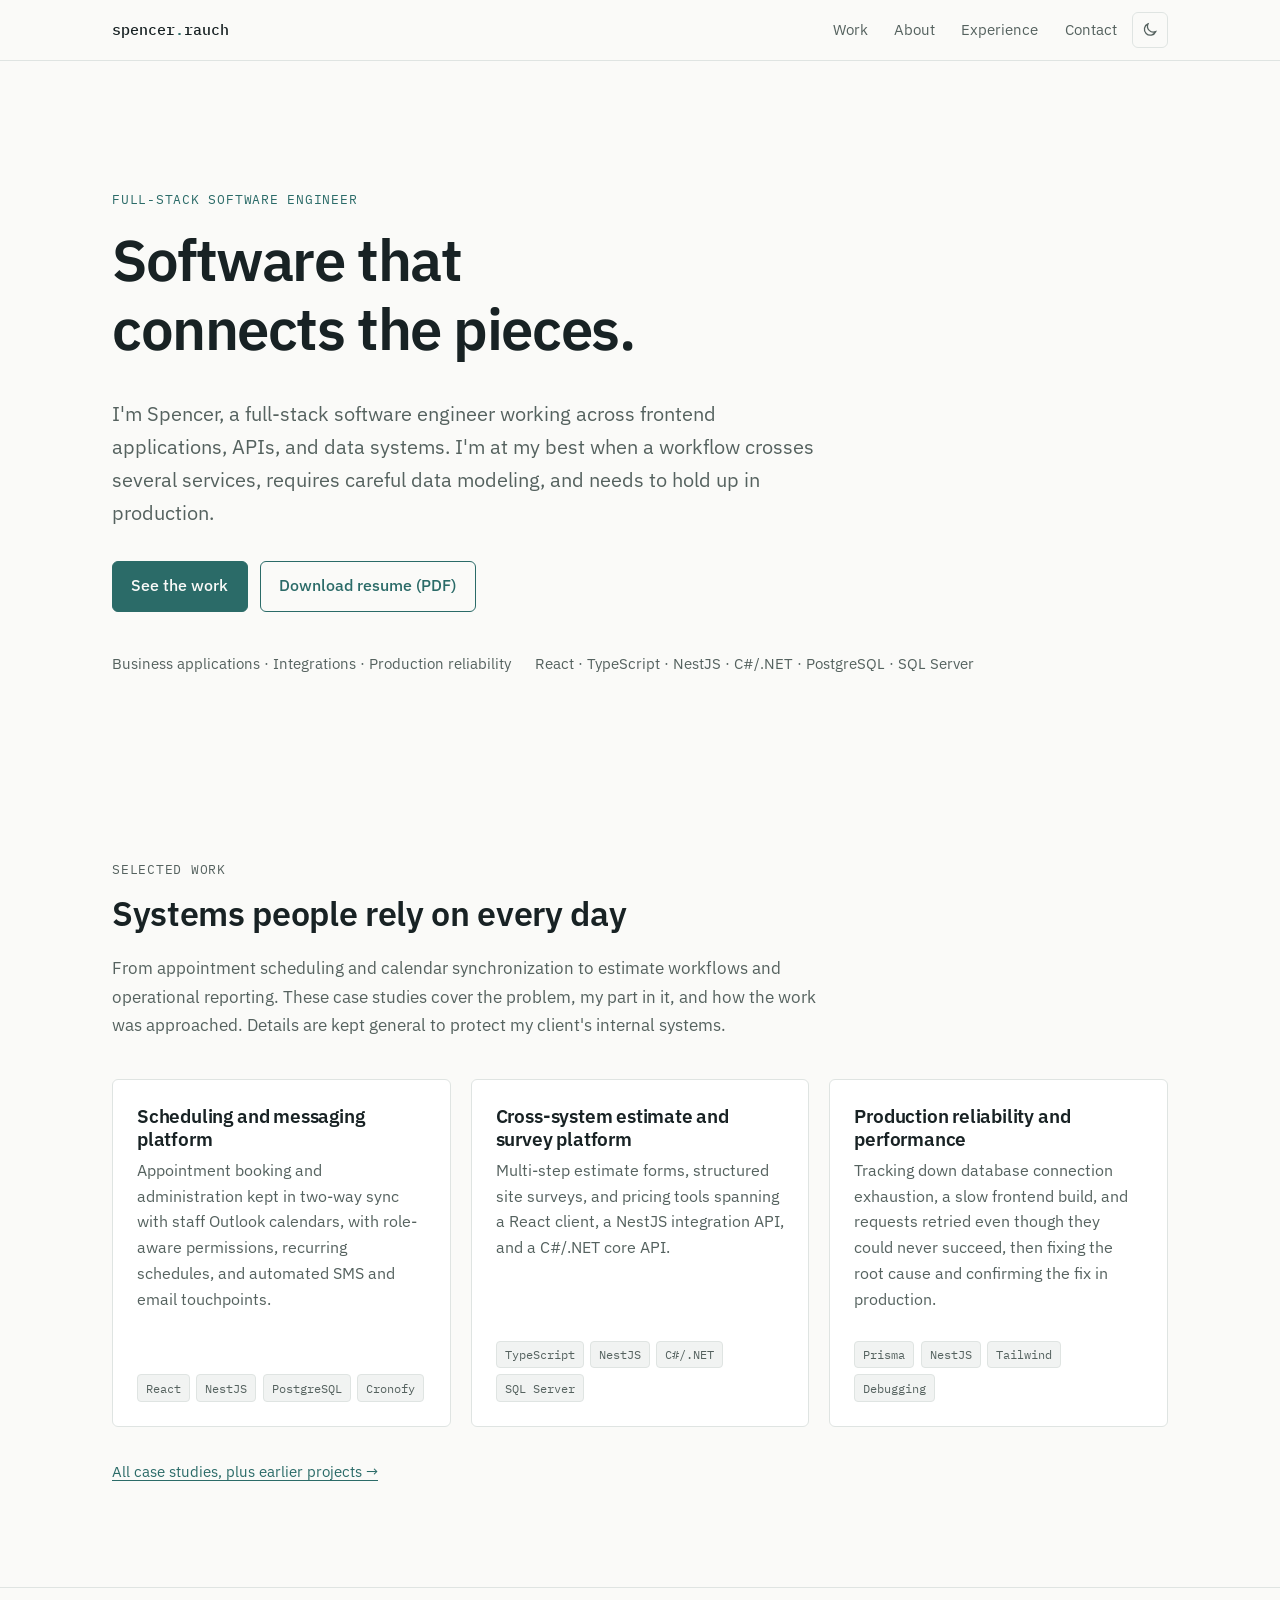
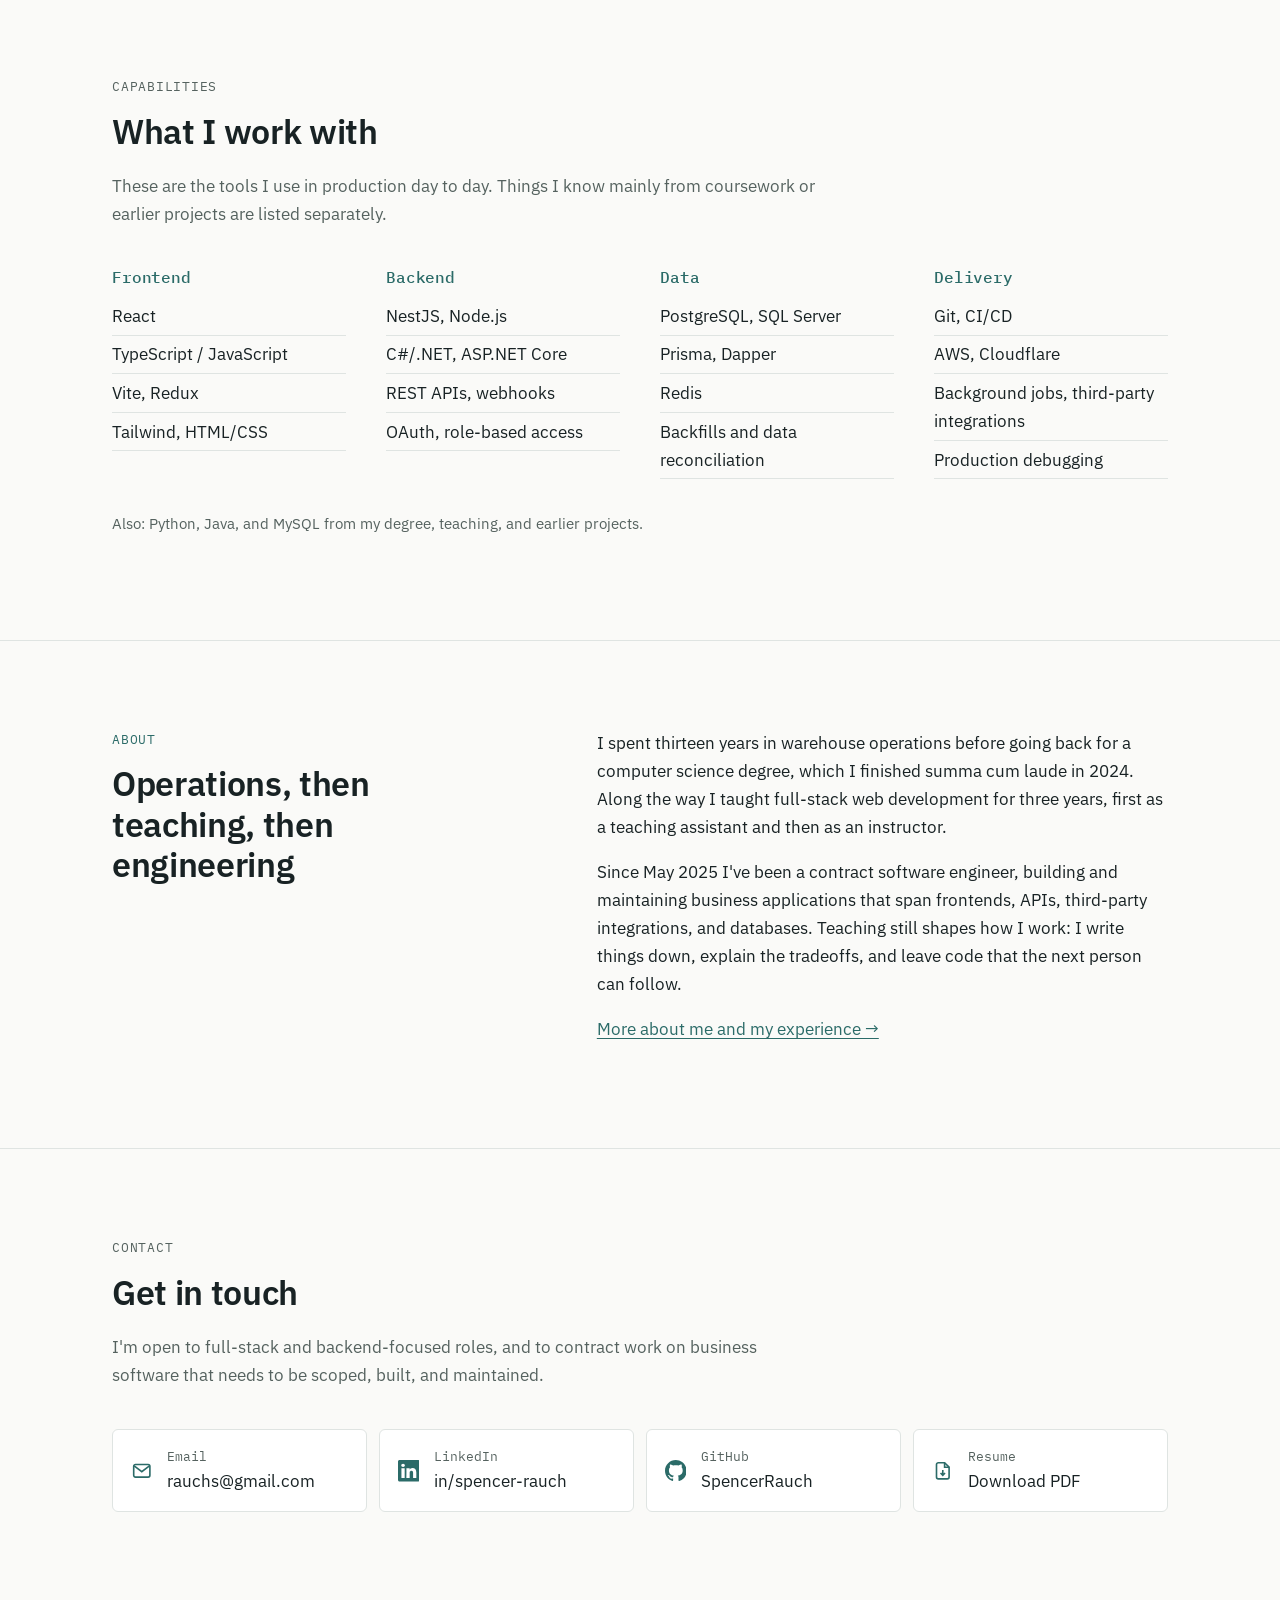
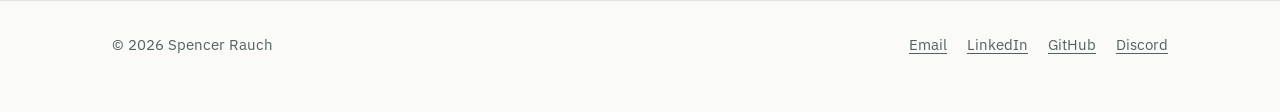
==== commit 78674dcc: "Lead case studies with outcomes and tighten ownership language - Add an at-a-glance block (role, sco" ====
--- a/index.html
+++ b/index.html
@@ -34,12 +34,27 @@
         "name": "Spencer Rauch",
         "url": "https://spencergr.com/",
         "jobTitle": "Full-stack Software Engineer",
+        "description": "Full-stack software engineer building and maintaining production business software: React frontends, NestJS and C#/.NET APIs, third-party integrations, and SQL databases. Open to full-stack and backend-focused roles and contract work.",
         "email": "mailto:rauchs@gmail.com",
+        "worksFor": {
+            "@type": "Organization",
+            "name": "Canter Power Systems"
+        },
+        "hasOccupation": {
+            "@type": "Occupation",
+            "name": "Software Engineer",
+            "skills": "React, TypeScript, JavaScript, NestJS, Node.js, C#, .NET, ASP.NET Core, REST APIs, OAuth, webhooks, PostgreSQL, SQL Server, Prisma, Dapper, Redis, AWS, Cloudflare, CI/CD"
+        },
         "alumniOf": {
             "@type": "CollegeOrUniversity",
             "name": "Colorado Technical University"
         },
-        "knowsAbout": ["React", "TypeScript", "NestJS", "C#", ".NET", "PostgreSQL", "SQL Server", "API integrations"],
+        "hasCredential": {
+            "@type": "EducationalOccupationalCredential",
+            "credentialCategory": "degree",
+            "name": "B.S. Computer Science, Software Engineering concentration (summa cum laude)"
+        },
+        "knowsAbout": ["React", "TypeScript", "NestJS", "C#", ".NET", "PostgreSQL", "SQL Server", "API integrations", "Calendar synchronization", "Data integration", "Production debugging"],
         "sameAs": [
             "https://www.linkedin.com/in/spencer-rauch/",
             "https://github.com/SpencerRauch"
@@ -83,9 +98,8 @@
                     <a class="btn btn-secondary" href="resume.pdf">Download resume (PDF)</a>
                 </div>
                 <ul class="hero-meta">
-                    <li>React · TypeScript · NestJS · C#/.NET</li>
-                    <li>PostgreSQL · SQL Server</li>
-                    <li>Production engineer since 2025</li>
+                    <li>Business applications · Integrations · Production reliability</li>
+                    <li>React · TypeScript · NestJS · C#/.NET · PostgreSQL · SQL Server</li>
                 </ul>
             </div>
         </section>
--- a/style.css
+++ b/style.css
@@ -575,6 +575,43 @@
     color: var(--accent);
 }
 
+.toc .sub {
+    display: block;
+    margin-top: .25rem;
+    font-size: .85rem;
+    color: var(--muted);
+}
+
+.glance {
+    display: grid;
+    grid-template-columns: repeat(3, minmax(0, 1fr));
+    gap: 1.25rem 2rem;
+    margin: 0 0 2.5rem;
+    padding: 1.25rem 0;
+    border-top: 1px solid var(--border);
+    border-bottom: 1px solid var(--border);
+}
+
+.glance dt {
+    font-family: var(--font-mono);
+    font-size: .76rem;
+    letter-spacing: .05em;
+    text-transform: uppercase;
+    color: var(--accent);
+    margin-bottom: .3rem;
+}
+
+.glance dd {
+    margin: 0;
+    font-size: .98rem;
+}
+
+@media (max-width: 820px) {
+    .glance {
+        grid-template-columns: 1fr;
+    }
+}
+
 .case {
     scroll-margin-top: 4.5rem;
 }
@@ -775,7 +812,7 @@
     border-top: 1px solid var(--border);
 }
 
-.older li {
+.older > li {
     margin: 0;
     padding: 1.25rem 0;
     border-bottom: 1px solid var(--border);
@@ -808,7 +845,7 @@
 }
 
 @media (max-width: 600px) {
-    .older li {
+    .older > li {
         grid-template-columns: 1fr;
     }
 
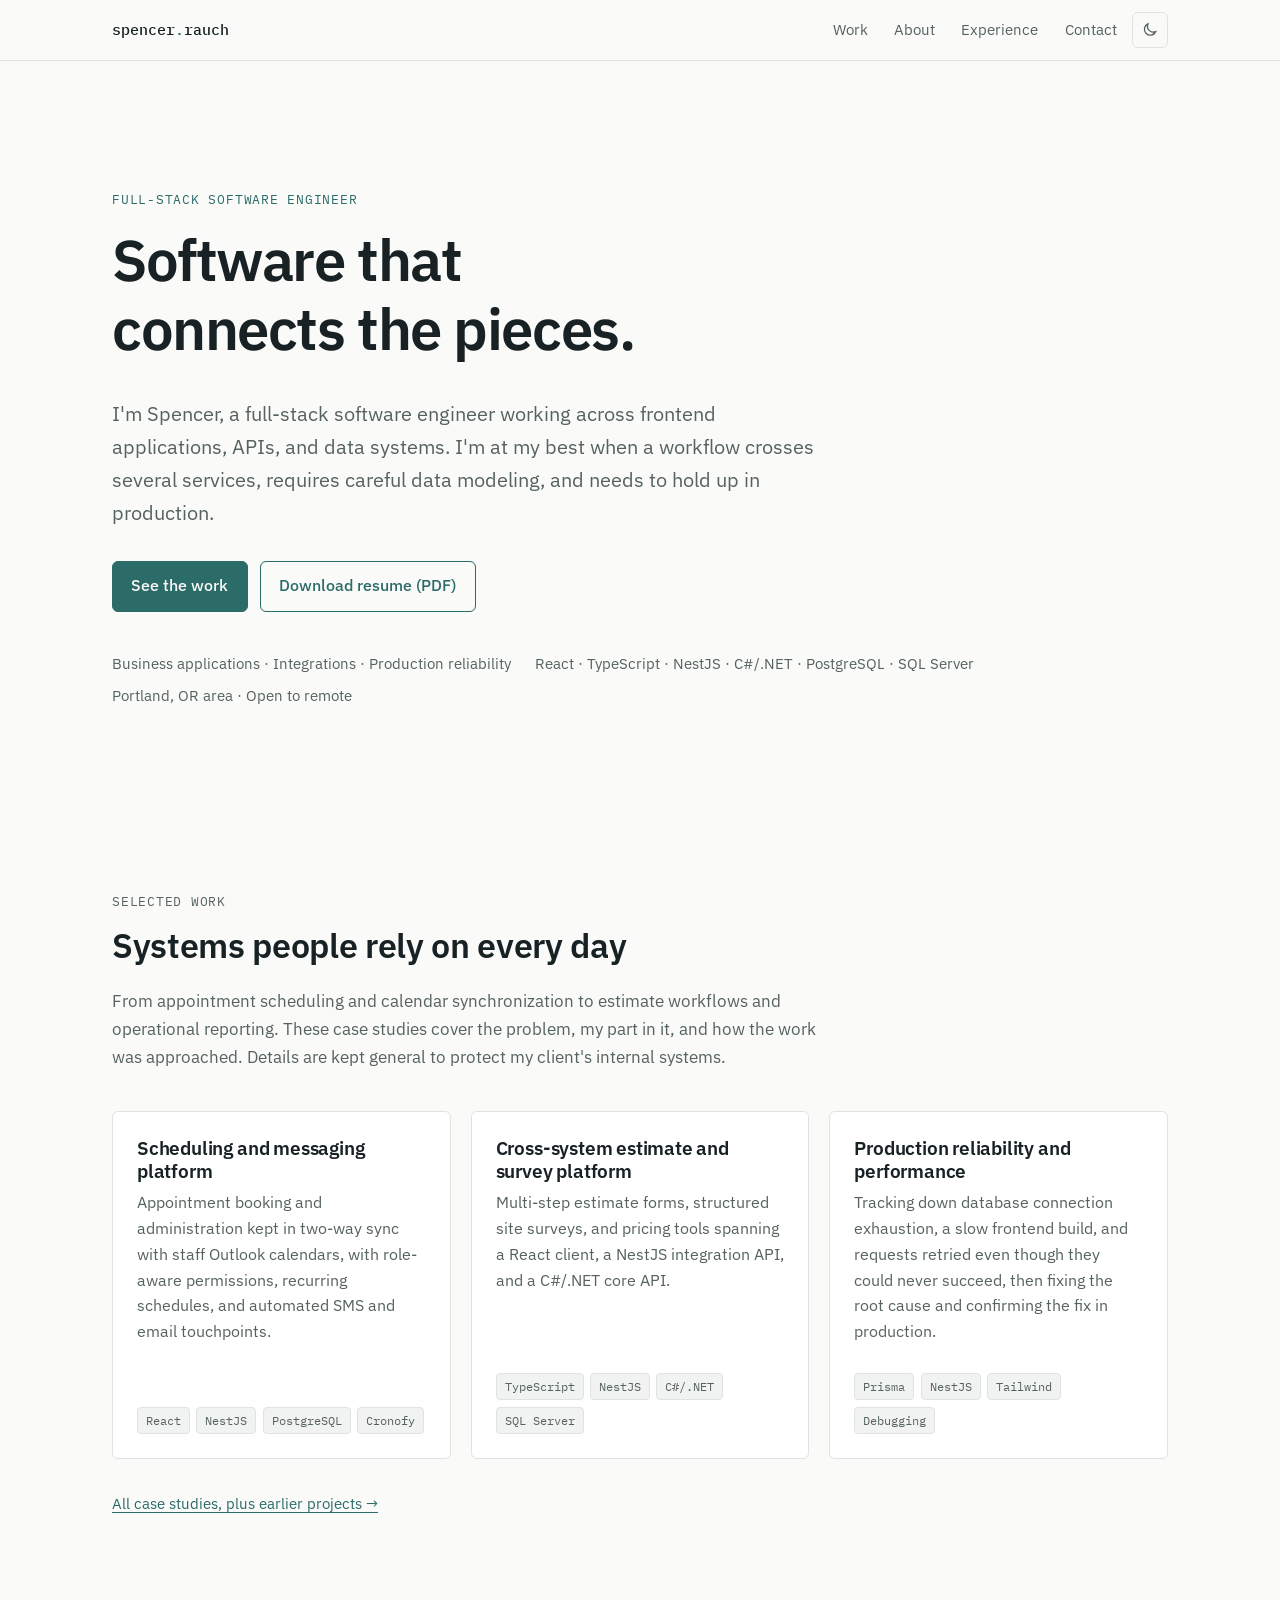
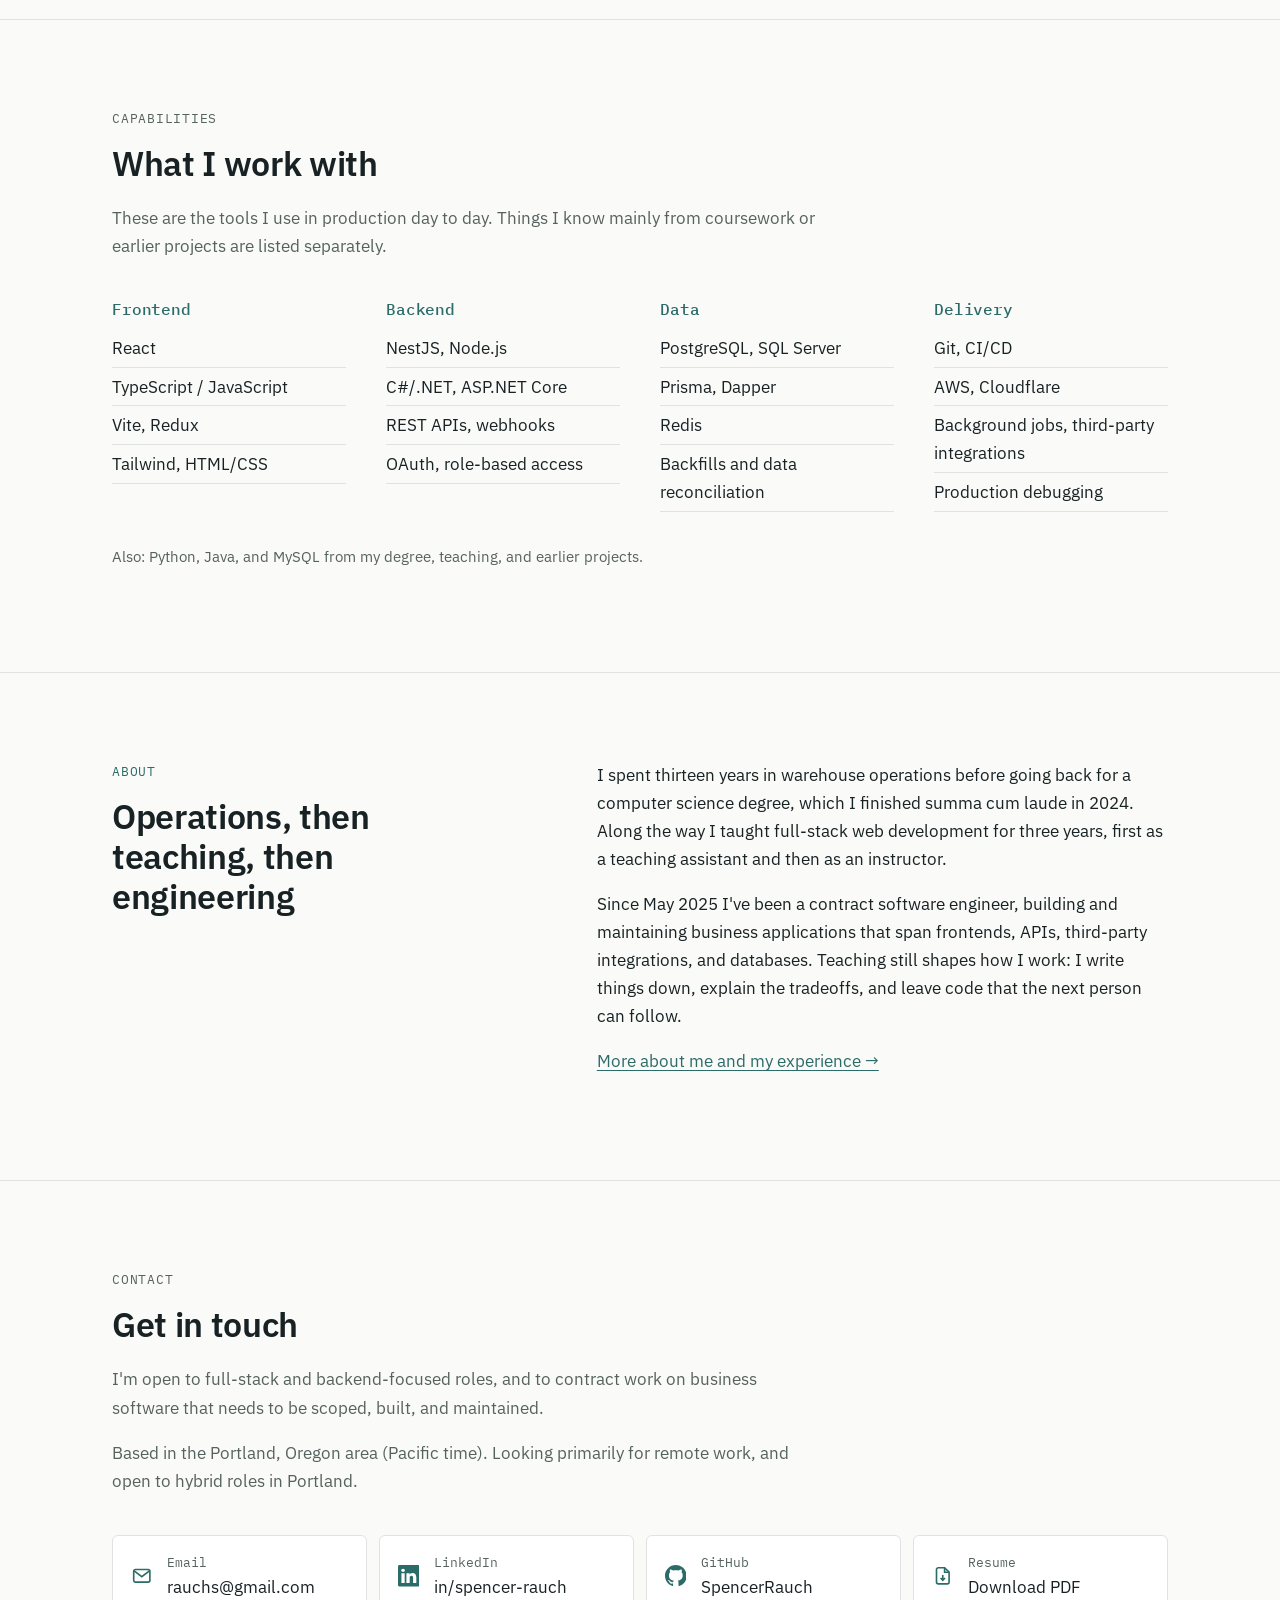
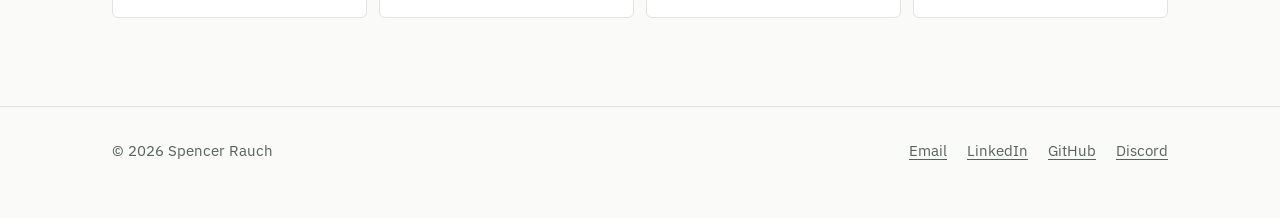
==== commit 92ece0b4: "Add location and remote/hybrid availability Portland, Oregon area (Pacific time), remote-first with " ====
--- a/index.html
+++ b/index.html
@@ -34,8 +34,14 @@
         "name": "Spencer Rauch",
         "url": "https://spencergr.com/",
         "jobTitle": "Full-stack Software Engineer",
-        "description": "Full-stack software engineer building and maintaining production business software: React frontends, NestJS and C#/.NET APIs, third-party integrations, and SQL databases. Open to full-stack and backend-focused roles and contract work.",
+        "description": "Full-stack software engineer building and maintaining production business software: React frontends, NestJS and C#/.NET APIs, third-party integrations, and SQL databases. Based in the Portland, Oregon area (Pacific time). Open to remote full-stack and backend-focused roles, hybrid roles in Portland, and contract work.",
         "email": "mailto:rauchs@gmail.com",
+        "address": {
+            "@type": "PostalAddress",
+            "addressLocality": "Portland",
+            "addressRegion": "OR",
+            "addressCountry": "US"
+        },
         "worksFor": {
             "@type": "Organization",
             "name": "Canter Power Systems"
@@ -100,6 +106,7 @@
                 <ul class="hero-meta">
                     <li>Business applications · Integrations · Production reliability</li>
                     <li>React · TypeScript · NestJS · C#/.NET · PostgreSQL · SQL Server</li>
+                    <li>Portland, OR area · Open to remote</li>
                 </ul>
             </div>
         </section>
@@ -207,6 +214,7 @@
                     <p class="eyebrow">Contact</p>
                     <h2 id="contact-title">Get in touch</h2>
                     <p>I'm open to full-stack and backend-focused roles, and to contract work on business software that needs to be scoped, built, and maintained.</p>
+                    <p>Based in the Portland, Oregon area (Pacific time). Looking primarily for remote work, and open to hybrid roles in Portland.</p>
                 </div>
                 <ul class="contact-list">
                     <li>
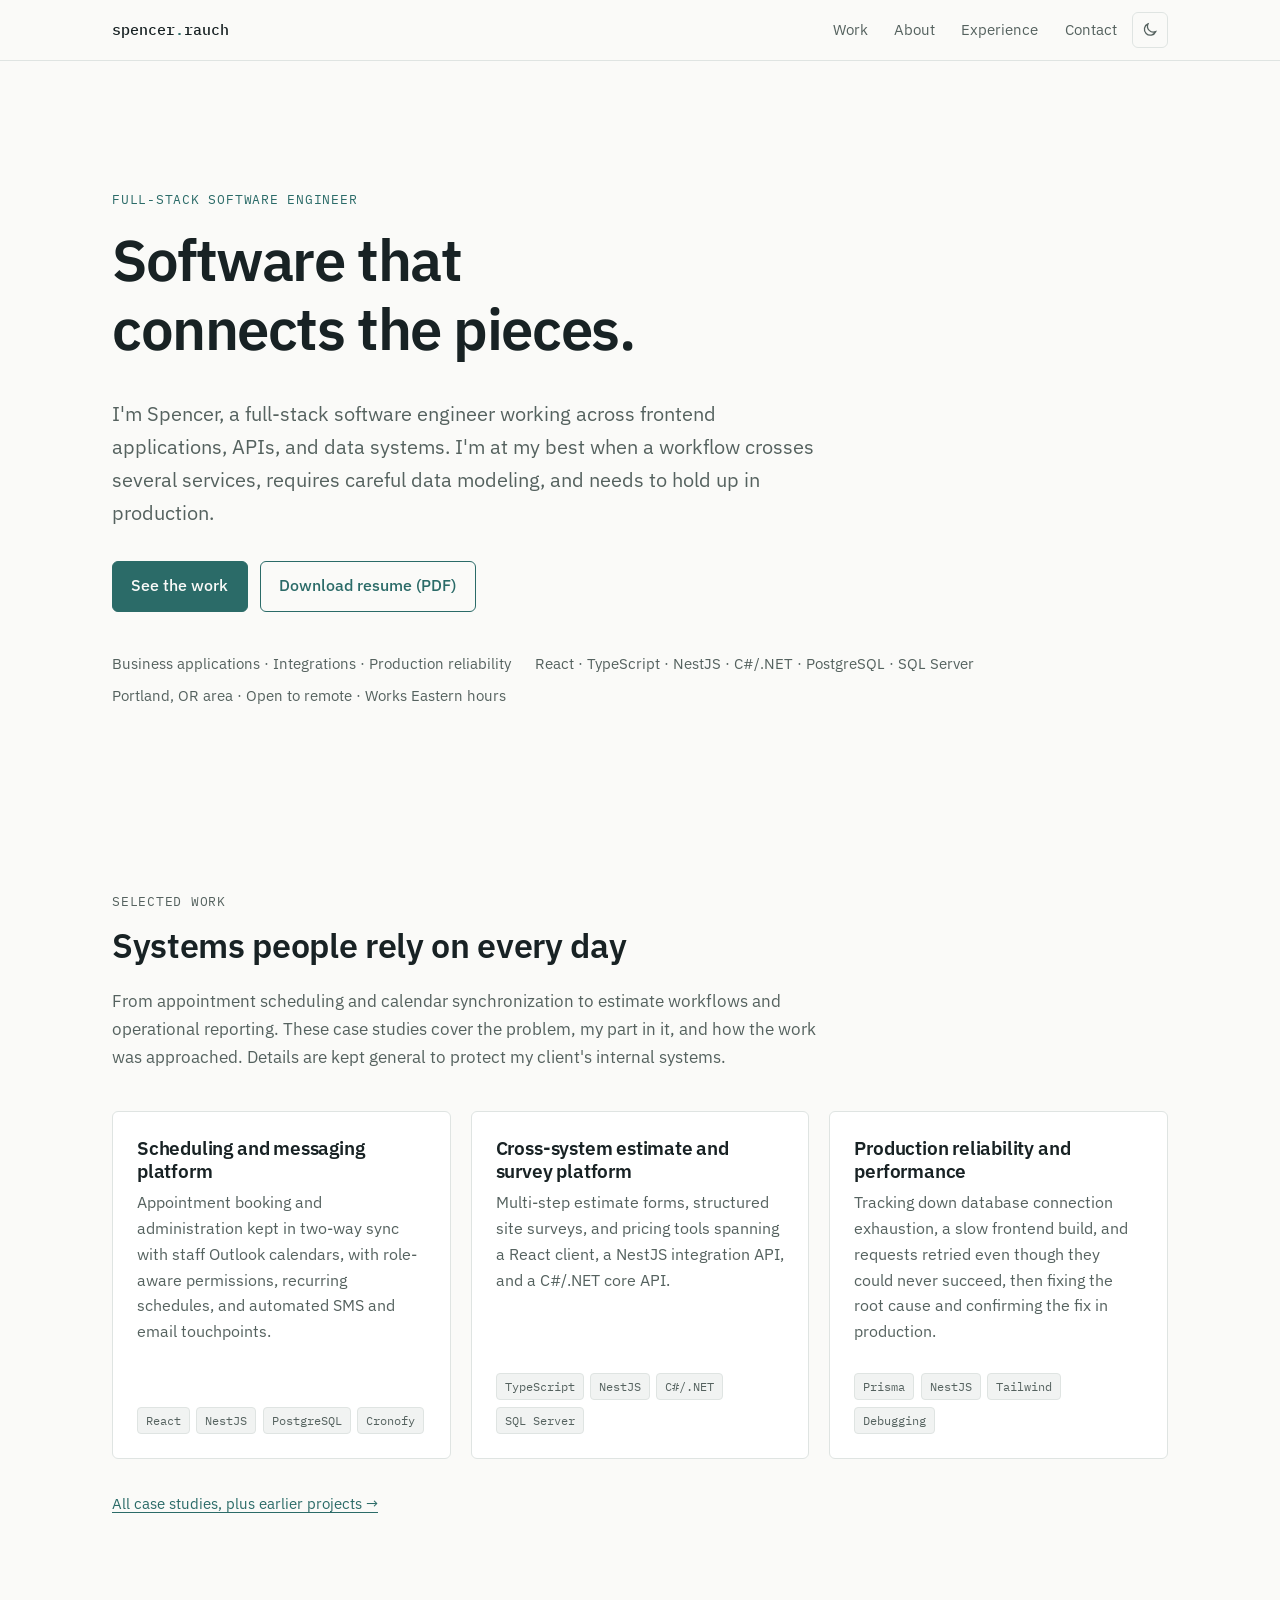
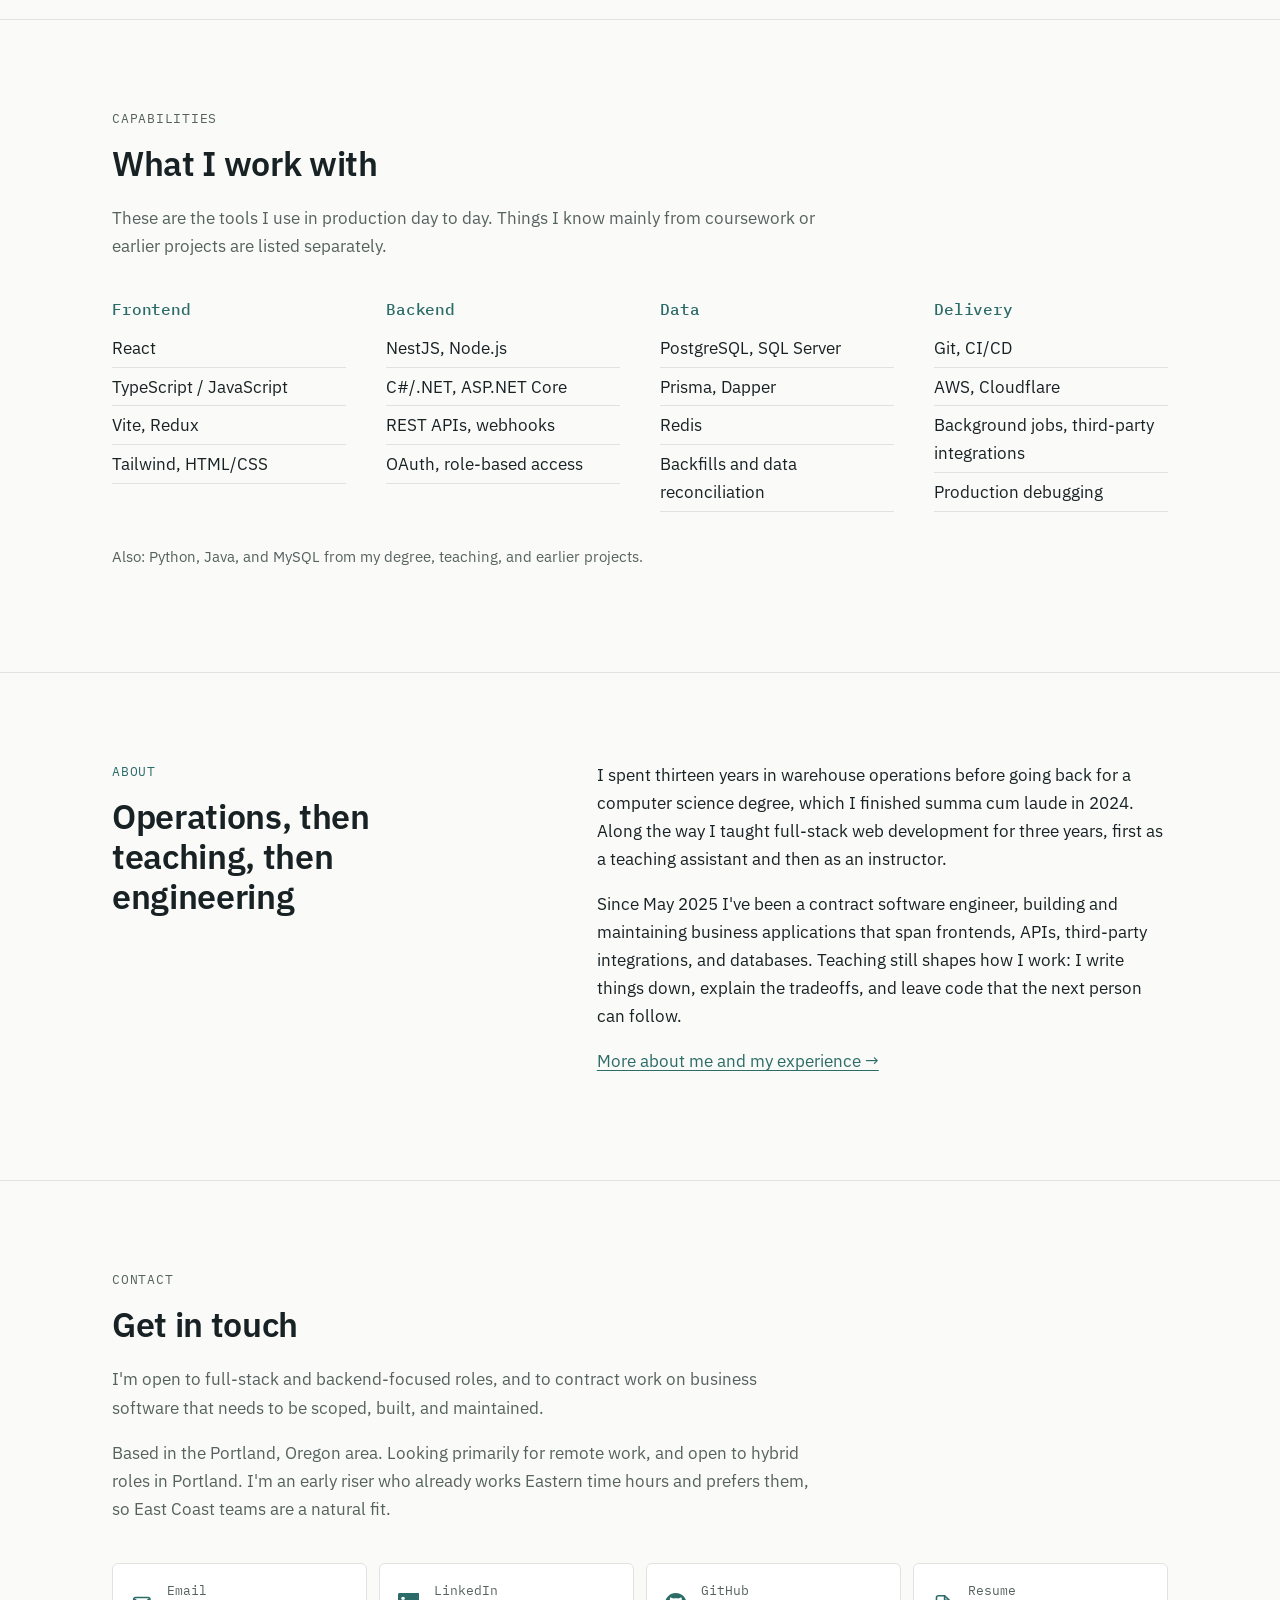
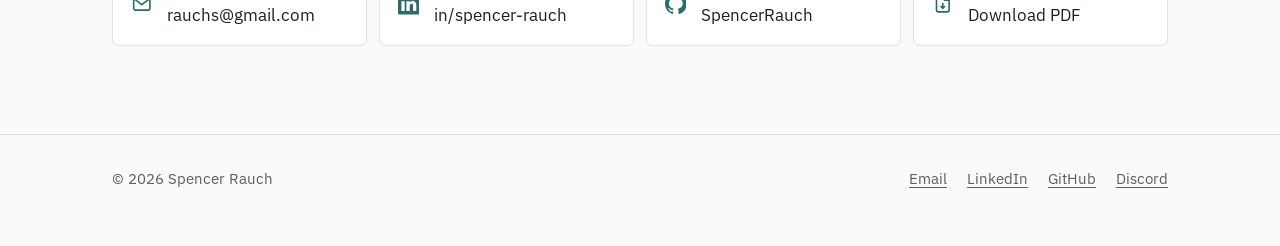
==== commit 51df13c1: "State preference for Eastern time working hours Co-Authored-By: Claude Opus 5.5 <noreply@anthropic.c" ====
--- a/index.html
+++ b/index.html
@@ -34,7 +34,7 @@
         "name": "Spencer Rauch",
         "url": "https://spencergr.com/",
         "jobTitle": "Full-stack Software Engineer",
-        "description": "Full-stack software engineer building and maintaining production business software: React frontends, NestJS and C#/.NET APIs, third-party integrations, and SQL databases. Based in the Portland, Oregon area (Pacific time). Open to remote full-stack and backend-focused roles, hybrid roles in Portland, and contract work.",
+        "description": "Full-stack software engineer building and maintaining production business software: React frontends, NestJS and C#/.NET APIs, third-party integrations, and SQL databases. Based in the Portland, Oregon area; currently works and prefers Eastern time hours. Open to remote full-stack and backend-focused roles, hybrid roles in Portland, and contract work.",
         "email": "mailto:rauchs@gmail.com",
         "address": {
             "@type": "PostalAddress",
@@ -106,7 +106,7 @@
                 <ul class="hero-meta">
                     <li>Business applications · Integrations · Production reliability</li>
                     <li>React · TypeScript · NestJS · C#/.NET · PostgreSQL · SQL Server</li>
-                    <li>Portland, OR area · Open to remote</li>
+                    <li>Portland, OR area · Open to remote · Works Eastern hours</li>
                 </ul>
             </div>
         </section>
@@ -214,7 +214,7 @@
                     <p class="eyebrow">Contact</p>
                     <h2 id="contact-title">Get in touch</h2>
                     <p>I'm open to full-stack and backend-focused roles, and to contract work on business software that needs to be scoped, built, and maintained.</p>
-                    <p>Based in the Portland, Oregon area (Pacific time). Looking primarily for remote work, and open to hybrid roles in Portland.</p>
+                    <p>Based in the Portland, Oregon area. Looking primarily for remote work, and open to hybrid roles in Portland. I'm an early riser who already works Eastern time hours and prefers them, so East Coast teams are a natural fit.</p>
                 </div>
                 <ul class="contact-list">
                     <li>
